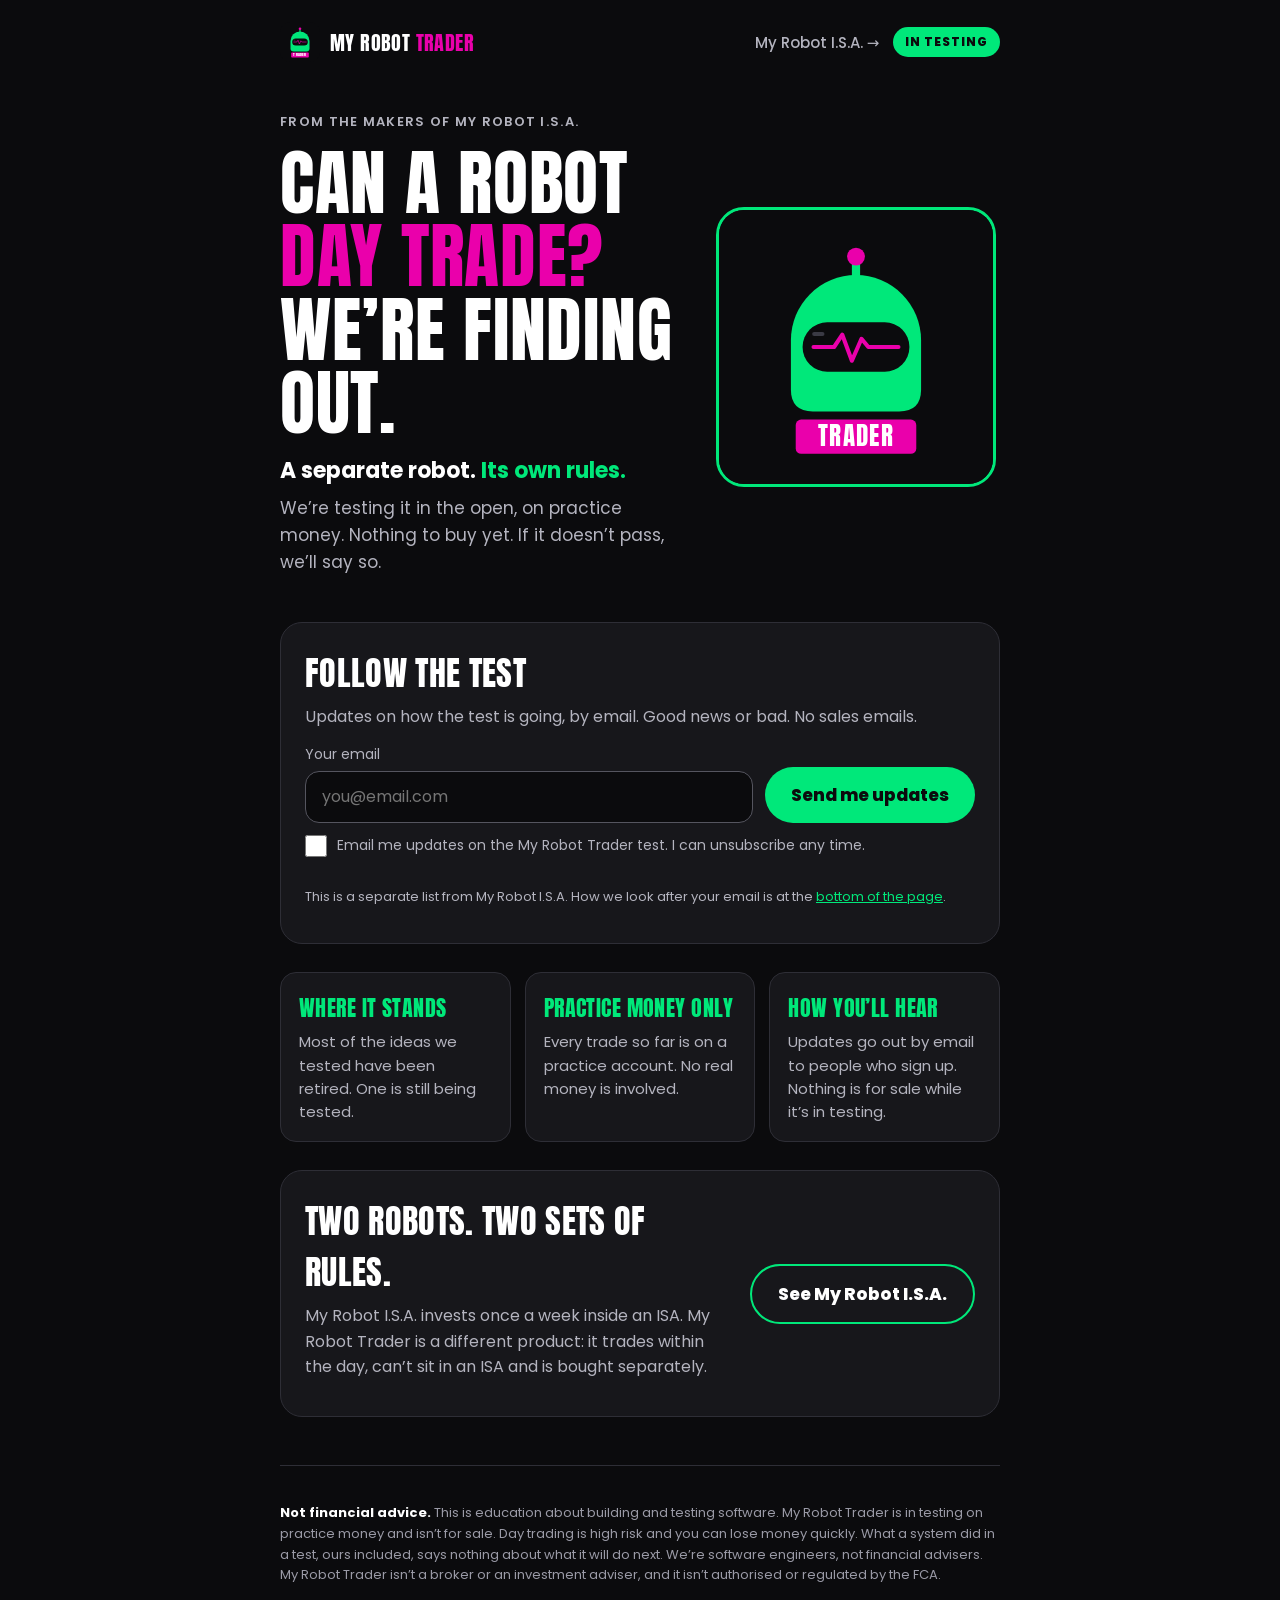
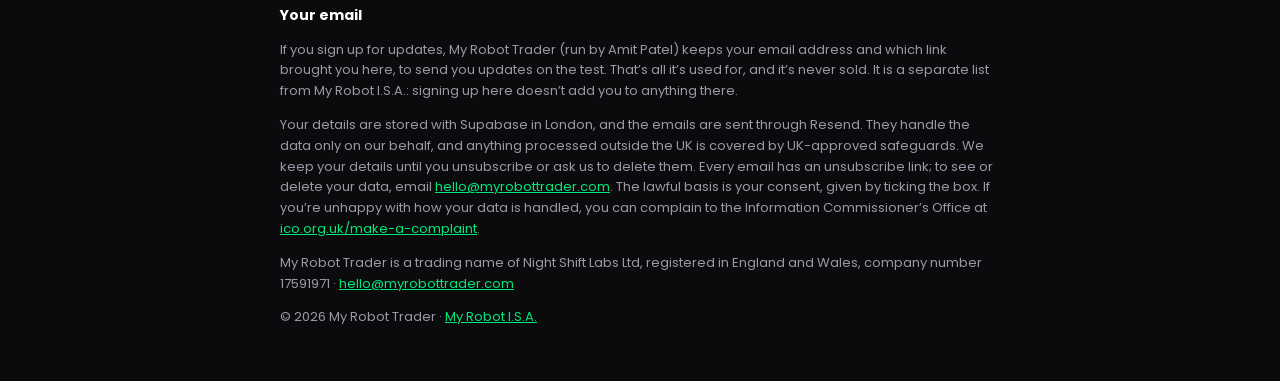
==== docs/index.html @ b0d62848 "My Robot Trader holding page Black-theme version of the myrobotisa.com template for myrobottrader.co" ====
<!DOCTYPE html>
<html lang="en-GB">
<head>
<meta charset="utf-8">
<meta name="viewport" content="width=device-width, initial-scale=1">
<title>My Robot Trader — Can a robot day trade? We're finding out</title>
<meta name="description" content="My Robot Trader is a separate robot from the makers of My Robot I.S.A., being tested in the open on practice money. Nothing to buy yet. Sign up for updates on the test.">
<link rel="canonical" href="https://myrobottrader.com/">
<meta property="og:title" content="Can a robot day trade? We're finding out">
<meta property="og:description" content="A separate robot with its own rules, in testing on practice money. Nothing to buy yet.">
<meta property="og:type" content="website">
<meta property="og:url" content="https://myrobottrader.com/">
<meta property="og:site_name" content="My Robot Trader">
<meta property="og:image" content="https://myrobottrader.com/avatar.png">
<meta name="twitter:card" content="summary">
<link rel="icon" href="avatar.png">
<link rel="apple-touch-icon" href="avatar.png">
<meta name="theme-color" content="#0B0B0D">
<link rel="preconnect" href="https://fonts.googleapis.com">
<link rel="preconnect" href="https://fonts.gstatic.com" crossorigin>
<link href="https://fonts.googleapis.com/css2?family=Anton&family=Poppins:wght@400;500;600;700;800&display=swap" rel="stylesheet">
<style>
  :root{
    --deep:#0B0B0D; --deep2:#17171B; --rule:#2E2E36; --green:#00E87A; --pink:#EA00AB;
    --ink:#FFFFFF; --pink-ink:#FF5CCB; --muted:#B4B4BF; --eye:#9A9AA6;
  }
  *{box-sizing:border-box}
  html,body{margin:0;background:var(--deep);color:var(--ink);font-family:Poppins,system-ui,-apple-system,"Segoe UI",sans-serif;-webkit-font-smoothing:antialiased}
  a{color:var(--green)}
  a:focus-visible,button:focus-visible,input:focus-visible{outline:3px solid var(--green);outline-offset:3px}
  .wrap{max-width:760px;margin:0 auto;padding:0 20px}
  header{display:flex;align-items:center;justify-content:space-between;gap:14px;padding:20px 0}
  .brand{display:inline-flex;align-items:center;gap:10px;text-decoration:none;color:var(--ink);font-family:Anton,Impact,sans-serif;font-size:20px;letter-spacing:.02em;text-transform:uppercase;min-height:44px}
  .brand svg{width:40px;height:40px;border-radius:10px;flex:none}
  .brand .p,h1 .p{color:var(--pink)}
  .hdr-r{display:flex;align-items:center;gap:14px}
  .sister{color:var(--muted);font-weight:500;font-size:15px;text-decoration:none;display:inline-flex;align-items:center;min-height:44px;white-space:nowrap}
  .sister:hover{color:var(--ink)}
  .tag{display:inline-block;background:var(--green);color:var(--deep);font-weight:800;font-size:12px;letter-spacing:.08em;text-transform:uppercase;border-radius:999px;padding:6px 12px;white-space:nowrap}
  @media(max-width:480px){.hdr-r .tag{display:none}.brand{font-size:17px}}
  .hero{display:grid;grid-template-columns:1fr;gap:18px;align-items:center;padding:28px 0 12px}
  @media(min-width:700px){.hero{grid-template-columns:1.4fr 1fr;gap:28px}}
  .hero .logo{width:110px;order:-1;justify-self:start;border-radius:22px;border:3px solid var(--green);display:block}
  @media(min-width:700px){.hero .logo{width:100%;max-width:280px;order:0;justify-self:center;border-radius:28px}}
  .eyebrow{margin:0;color:var(--muted);font-weight:600;font-size:13px;letter-spacing:.1em;text-transform:uppercase}
  h1{font-family:Anton,Impact,sans-serif;font-weight:400;font-size:clamp(44px,9vw,72px);line-height:1.02;margin:14px 0 14px;letter-spacing:.01em;text-transform:uppercase}
  .promise{font-size:22px;font-weight:700;margin:0 0 8px}
  .promise .g{color:var(--green)}
  .line{font-size:17px;line-height:1.6;color:var(--muted);margin:0 0 6px}
  h2{font-family:Anton,Impact,sans-serif;font-weight:400;font-size:34px;text-transform:uppercase;margin:44px 0 6px;letter-spacing:.01em}
  .card{background:var(--deep2);border:1px solid var(--rule);border-radius:22px;padding:24px;margin:28px 0}
  .card h2{margin-top:0}
  .card p{margin:0 0 12px;line-height:1.6;color:var(--muted)}
  form{display:flex;flex-wrap:wrap;gap:12px;align-items:flex-end;margin-top:14px}
  .field{display:flex;flex-direction:column;gap:6px;flex:1 1 240px}
  label{font-size:14px;color:var(--muted)}
  input[type=email]{height:52px;padding:0 16px;border-radius:14px;border:1px solid #55555F;background:var(--deep);color:var(--ink);font:inherit;font-size:16px;width:100%}
  .btn{display:inline-block;text-decoration:none;font:inherit;font-weight:800;font-size:17px;padding:15px 26px;border-radius:999px;background:var(--green);color:var(--deep);border:0;cursor:pointer}
  .btn.ghost{background:transparent;color:var(--ink);border:2px solid var(--green)}
  @media(max-width:520px){button[type=submit]{flex:1 1 100%}}
  .note{font-size:13px;color:var(--eye);margin:10px 0 0}
  #msg{font-size:14px;color:var(--pink-ink);margin:10px 0 0;min-height:1.4em}
  .facts{display:grid;grid-template-columns:repeat(auto-fit,minmax(200px,1fr));gap:14px;margin:28px 0 0}
  .fact{background:var(--deep2);border:1px solid var(--rule);border-radius:16px;padding:18px}
  .fact h3{margin:0 0 6px;font-family:Anton,Impact,sans-serif;font-weight:400;font-size:22px;letter-spacing:.02em;text-transform:uppercase;color:var(--green)}
  .fact p{margin:0;font-size:15px;line-height:1.55;color:var(--muted)}
  .two{display:flex;flex-wrap:wrap;align-items:center;justify-content:space-between;gap:18px}
  .two div{flex:1 1 340px}
  footer{border-top:1px solid var(--rule);margin-top:48px;padding:24px 0 40px;color:var(--eye);font-size:13px;line-height:1.6}
  footer strong{color:var(--ink)}
  footer h3{color:var(--ink);font-size:14px;margin:18px 0 4px}
  .consent{flex:1 1 100%;display:flex;gap:10px;align-items:flex-start;font-size:14px;color:var(--muted);line-height:1.5;cursor:pointer}
  .consent input{width:22px;height:22px;flex:none;margin:0;accent-color:var(--green)}
  .hp{position:absolute;left:-9999px;width:1px;height:1px;overflow:hidden}
  #msg.ok{color:var(--green)}
</style>
</head>
<body>
<div class="wrap">
  <header>
    <a class="brand" href="#top" aria-label="My Robot Trader">
      <svg viewBox="0 0 400 400" aria-hidden="true"><use href="#mrt-logo"></use></svg>
      <span>My Robot <span class="p">Trader</span></span>
    </a>
    <span class="hdr-r"><a class="sister" href="https://myrobotisa.com">My Robot I.S.A. &rarr;</a><span class="tag">In testing</span></span>
  </header>
<main id="top">
  <section class="hero">
    <div>
      <p class="eyebrow">From the makers of My Robot I.S.A.</p>
      <h1>Can a robot <span class="p">day trade?</span> We&rsquo;re finding out.</h1>
      <p class="promise">A separate robot. <span class="g">Its own rules.</span></p>
      <p class="line">We&rsquo;re testing it in the open, on practice money. Nothing to buy yet. If it doesn&rsquo;t pass, we&rsquo;ll say so.</p>
    </div>
    <svg class="logo" viewBox="0 0 400 400" role="img" aria-label="The My Robot Trader logo: the visor robot on black, with a pulse line in its visor">
      <defs>
        <g id="mrt-logo">
          <rect width="400" height="400" fill="#0B0B0D"></rect>
          <rect x="194" y="72" width="12" height="42" rx="6" fill="#00E87A"></rect>
          <circle cx="200" cy="68" r="13" fill="#EA00AB"></circle>
          <path d="M105 190A95 95 0 0 1 295 190V262Q295 294 263 294H137Q105 294 105 262Z" fill="#00E87A"></path>
          <rect x="122" y="164" width="156" height="72" rx="36" fill="#0B0B0D"></rect>
          <rect x="136" y="178" width="18" height="6" rx="3" fill="#3A3A44"></rect>
          <polyline points="138,200 168,200 180,182 194,220 208,188 218,200 262,200" fill="none" stroke="#EA00AB" stroke-width="6" stroke-linecap="round" stroke-linejoin="round"></polyline>
          <rect x="112" y="306" width="176" height="50" rx="8" fill="#EA00AB"></rect>
          <text x="200" y="344" text-anchor="middle" font-family="Anton, Impact, sans-serif" font-size="36" letter-spacing="2" fill="#FFFFFF">TRADER</text>
        </g>
      </defs>
      <use href="#mrt-logo"></use>
    </svg>
  </section>

  <section class="card" id="updates" aria-labelledby="news-h">
    <h2 id="news-h">Follow the test</h2>
    <p>Updates on how the test is going, by email. Good news or bad. No sales emails.</p>
    <form id="f" novalidate>
      <div class="field">
        <label for="email">Your email</label>
        <input id="email" type="email" autocomplete="email" placeholder="you@email.com">
      </div>
      <button class="btn" type="submit" id="go">Send me updates</button>
      <label class="consent"><input type="checkbox" id="consent"> <span>Email me updates on the My Robot Trader test. I can unsubscribe any time.</span></label>
      <div class="hp" aria-hidden="true"><input type="text" id="website" name="website" tabindex="-1" autocomplete="off"></div>
    </form>
    <p id="msg" role="status" aria-live="polite"></p>
    <p class="note">This is a separate list from My Robot I.S.A. How we look after your email is at the <a href="#your-email">bottom of the page</a>.</p>
  </section>

  <section class="facts" aria-label="Where the test stands">
    <div class="fact"><h3>Where it stands</h3><p>Most of the ideas we tested have been retired. One is still being tested.</p></div>
    <div class="fact"><h3>Practice money only</h3><p>Every trade so far is on a practice account. No real money is involved.</p></div>
    <div class="fact"><h3>How you&rsquo;ll hear</h3><p>Updates go out by email to people who sign up. Nothing is for sale while it&rsquo;s in testing.</p></div>
  </section>

  <section class="card two" aria-labelledby="two-h">
    <div>
      <h2 id="two-h">Two robots. Two sets of rules.</h2>
      <p>My Robot I.S.A. invests once a week inside an ISA. My Robot Trader is a different product: it trades within the day, can&rsquo;t sit in an ISA and is bought separately.</p>
    </div>
    <a class="btn ghost" href="https://myrobotisa.com">See My Robot I.S.A.</a>
  </section>
</main>
  <footer>
    <p><strong>Not financial advice.</strong> This is education about building and testing software. My Robot Trader is in testing on practice money and isn&rsquo;t for sale. Day trading is high risk and you can lose money quickly. What a system did in a test, ours included, says nothing about what it will do next. We&rsquo;re software engineers, not financial advisers. My Robot Trader isn&rsquo;t a broker or an investment adviser, and it isn&rsquo;t authorised or regulated by the FCA.</p>
    <h3 id="your-email">Your email</h3>
    <p>If you sign up for updates, My Robot Trader (run by Amit Patel) keeps your email address and which link brought you here, to send you updates on the test. That&rsquo;s all it&rsquo;s used for, and it&rsquo;s never sold. It is a separate list from My Robot I.S.A.: signing up here doesn&rsquo;t add you to anything there.</p>
    <p>Your details are stored with Supabase in London, and the emails are sent through Resend. They handle the data only on our behalf, and anything processed outside the UK is covered by UK-approved safeguards. We keep your details until you unsubscribe or ask us to delete them. Every email has an unsubscribe link; to see or delete your data, email <a href="mailto:hello@myrobottrader.com">hello@myrobottrader.com</a>. The lawful basis is your consent, given by ticking the box. If you&rsquo;re unhappy with how your data is handled, you can complain to the Information Commissioner&rsquo;s Office at <a href="https://ico.org.uk/make-a-complaint/">ico.org.uk/make-a-complaint</a>.</p>
    <p>My Robot Trader is a trading name of Night Shift Labs Ltd, registered in England and Wales, company number 17591971 &middot; <a href="mailto:hello@myrobottrader.com">hello@myrobottrader.com</a></p>
    <p>&copy; 2026 My Robot Trader &middot; <a href="https://myrobotisa.com">My Robot I.S.A.</a></p>
  </footer>
</div>
<script>
(function(){
  // My Robot Trader updates: its own list (join_trader_updates), separate from the My Robot I.S.A. waitlist.
  var live = ["myrobottrader.com","www.myrobottrader.com"].indexOf(location.hostname) !== -1;
  var f=document.getElementById("f"), m=document.getElementById("msg"), b=document.getElementById("go");
  var q=new URLSearchParams(location.search), src=q.get("src")||q.get("utm_source")||"";
  var done="You're on the list. We'll email you from hello@myrobottrader.com when there's news on the test.";
  function say(t,ok){ m.textContent=t; m.className=ok?"ok":""; }
  f.addEventListener("submit",function(e){
    e.preventDefault();
    var email=document.getElementById("email").value.trim();
    if(!/^[^@\s]+@[^@\s]+\.[^@\s]+$/.test(email)){ say("That email doesn't look right.",false); return; }
    if(!document.getElementById("consent").checked){ say("Tick the box so we're allowed to email you.",false); return; }
    if(document.getElementById("website").value){ say(done,true); f.reset(); return; }
    if(!live){ say("Preview only: nothing was saved.",true); return; }
    b.disabled=true; say("Adding you…",true);
    fetch("https://vxnestmhtjotidhzzqbo.supabase.co/rest/v1/rpc/join_trader_updates",{method:"POST",headers:{"apikey":"sb_publishable_hjvkAbVw82CKg2rdDZgVcw_XUDbmerV","Content-Type":"application/json"},
      body:JSON.stringify({p_email:email.toLowerCase(),p_consent:true,p_source:src}), signal:(window.AbortSignal&&AbortSignal.timeout)?AbortSignal.timeout(15000):undefined})
      .then(function(r){ return r.ok?r.json():Promise.reject(r.status); })
      .then(function(res){ if(res==="ok"){ say(done,true); f.reset(); } else if(res==="rate_limited"){ say("Too many sign-ups just now. Try again in a minute.",false); } else say("Something's not right with that email.",false); })
      .catch(function(){ say("Something went wrong. Try again in a minute.",false); })
      .then(function(){ b.disabled=false; });
  });
})();
</script>
</body>
</html>
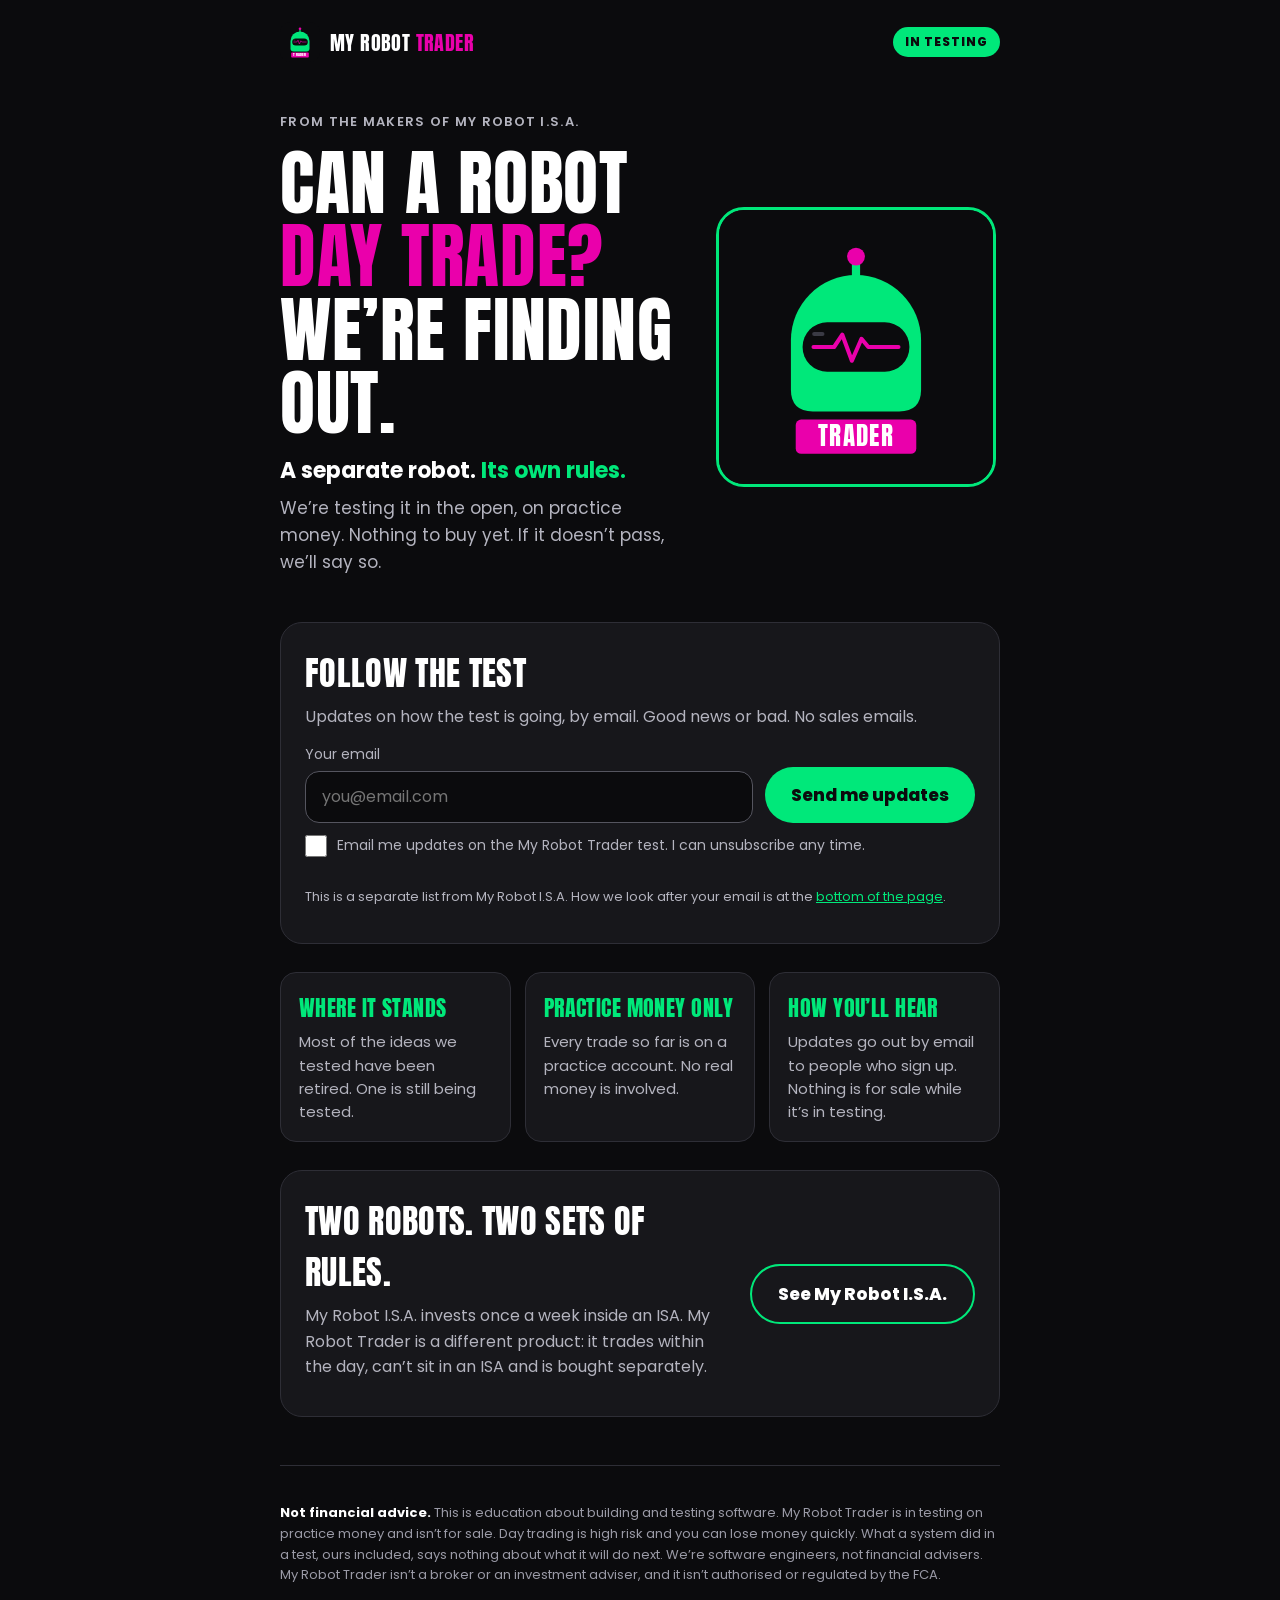
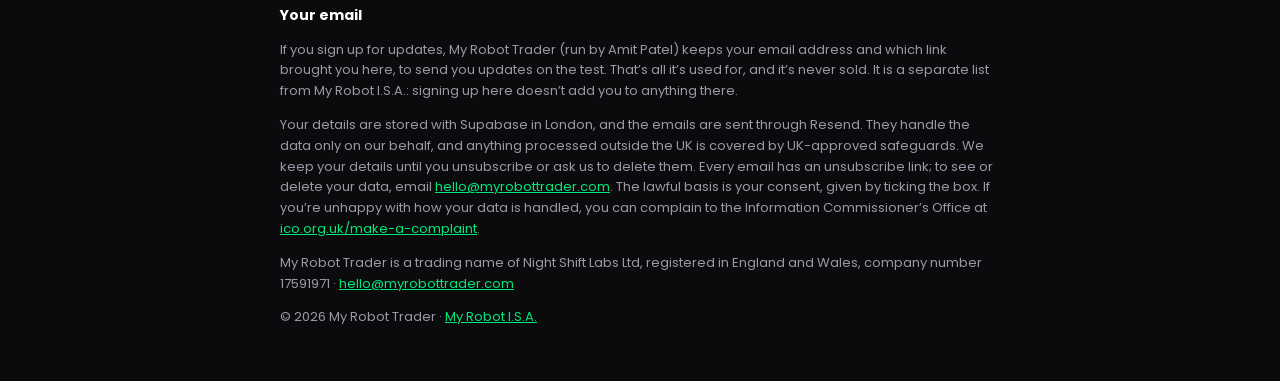
==== commit 33dab94d: "Remove the My Robot I.S.A. link from the header Co-Authored-By: Claude Opus 5.5 <noreply@anthropic.c" ====
--- a/docs/index.html
+++ b/docs/index.html
@@ -82,7 +82,7 @@
       <svg viewBox="0 0 400 400" aria-hidden="true"><use href="#mrt-logo"></use></svg>
       <span>My Robot <span class="p">Trader</span></span>
     </a>
-    <span class="hdr-r"><a class="sister" href="https://myrobotisa.com">My Robot I.S.A. &rarr;</a><span class="tag">In testing</span></span>
+    <span class="hdr-r"><span class="tag">In testing</span></span>
   </header>
 <main id="top">
   <section class="hero">
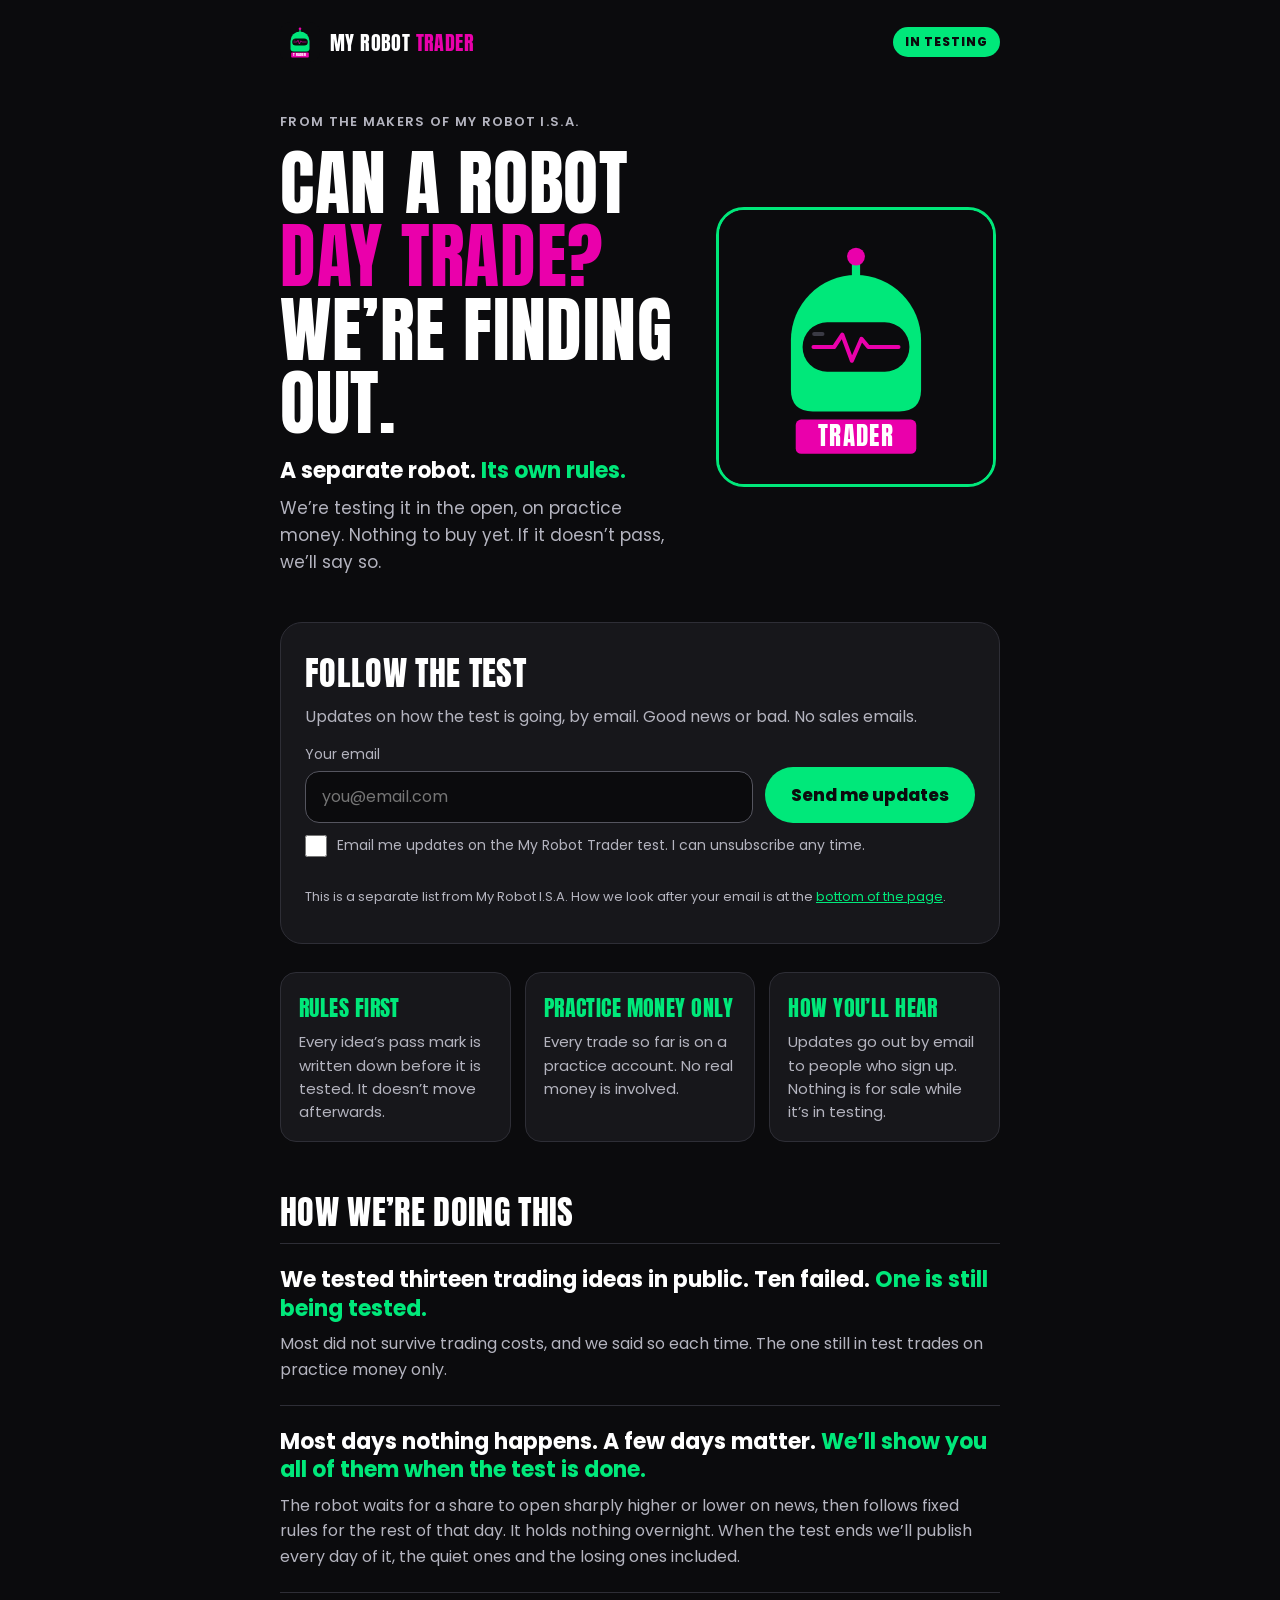
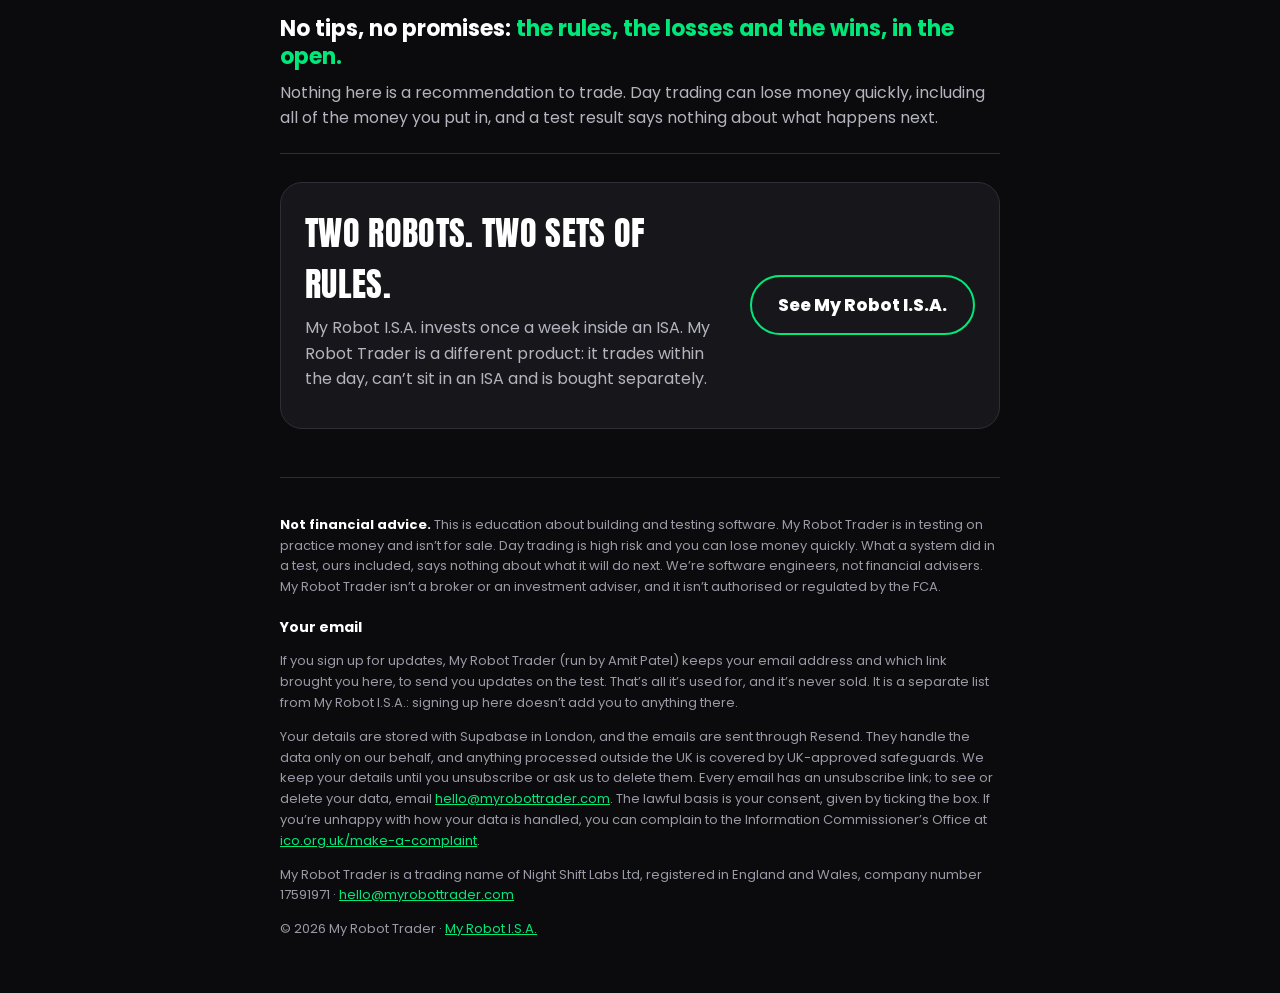
==== commit 3004e341: "Add 'How we're doing this': three lines Amit chose, cut to fit the no-results rule Co-Authored-By: C" ====
--- a/docs/index.html
+++ b/docs/index.html
@@ -64,6 +64,12 @@
   .fact{background:var(--deep2);border:1px solid var(--rule);border-radius:16px;padding:18px}
   .fact h3{margin:0 0 6px;font-family:Anton,Impact,sans-serif;font-weight:400;font-size:22px;letter-spacing:.02em;text-transform:uppercase;color:var(--green)}
   .fact p{margin:0;font-size:15px;line-height:1.55;color:var(--muted)}
+  .say{margin:36px 0 0}
+  .say article{border-top:1px solid var(--rule);padding:22px 0}
+  .say article:last-child{border-bottom:1px solid var(--rule)}
+  .say h3{margin:0 0 8px;font-size:22px;line-height:1.3;font-weight:700;color:var(--ink)}
+  .say h3 .g{color:var(--green)}
+  .say p{margin:0;font-size:16px;line-height:1.6;color:var(--muted)}
   .two{display:flex;flex-wrap:wrap;align-items:center;justify-content:space-between;gap:18px}
   .two div{flex:1 1 340px}
   footer{border-top:1px solid var(--rule);margin-top:48px;padding:24px 0 40px;color:var(--eye);font-size:13px;line-height:1.6}
@@ -127,9 +133,25 @@
   </section>
 
   <section class="facts" aria-label="Where the test stands">
-    <div class="fact"><h3>Where it stands</h3><p>Most of the ideas we tested have been retired. One is still being tested.</p></div>
+    <div class="fact"><h3>Rules first</h3><p>Every idea&rsquo;s pass mark is written down before it is tested. It doesn&rsquo;t move afterwards.</p></div>
     <div class="fact"><h3>Practice money only</h3><p>Every trade so far is on a practice account. No real money is involved.</p></div>
     <div class="fact"><h3>How you&rsquo;ll hear</h3><p>Updates go out by email to people who sign up. Nothing is for sale while it&rsquo;s in testing.</p></div>
+  </section>
+
+  <section class="say" aria-labelledby="say-h">
+    <h2 id="say-h">How we&rsquo;re doing this</h2>
+    <article>
+      <h3>We tested thirteen trading ideas in public. Ten failed. <span class="g">One is still being tested.</span></h3>
+      <p>Most did not survive trading costs, and we said so each time. The one still in test trades on practice money only.</p>
+    </article>
+    <article>
+      <h3>Most days nothing happens. A few days matter. <span class="g">We&rsquo;ll show you all of them when the test is done.</span></h3>
+      <p>The robot waits for a share to open sharply higher or lower on news, then follows fixed rules for the rest of that day. It holds nothing overnight. When the test ends we&rsquo;ll publish every day of it, the quiet ones and the losing ones included.</p>
+    </article>
+    <article>
+      <h3>No tips, no promises: <span class="g">the rules, the losses and the wins, in the open.</span></h3>
+      <p>Nothing here is a recommendation to trade. Day trading can lose money quickly, including all of the money you put in, and a test result says nothing about what happens next.</p>
+    </article>
   </section>
 
   <section class="card two" aria-labelledby="two-h">
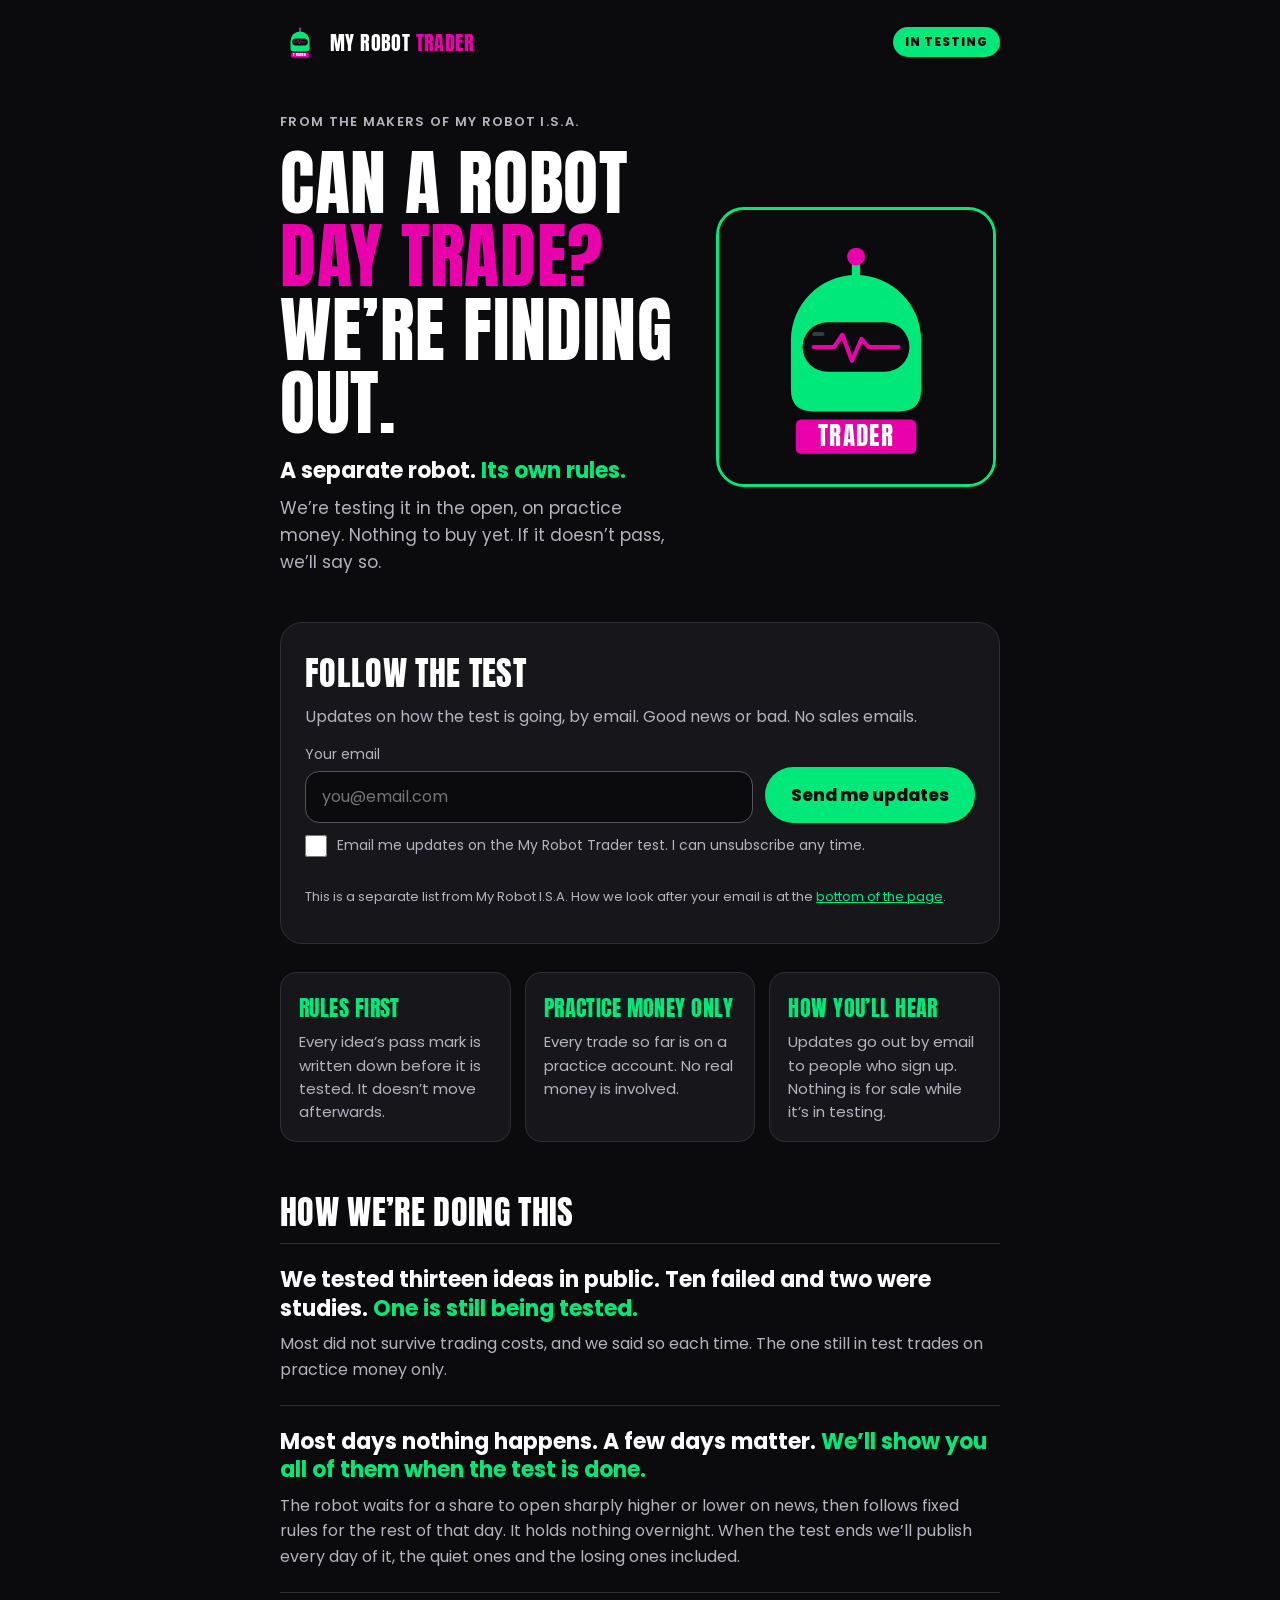
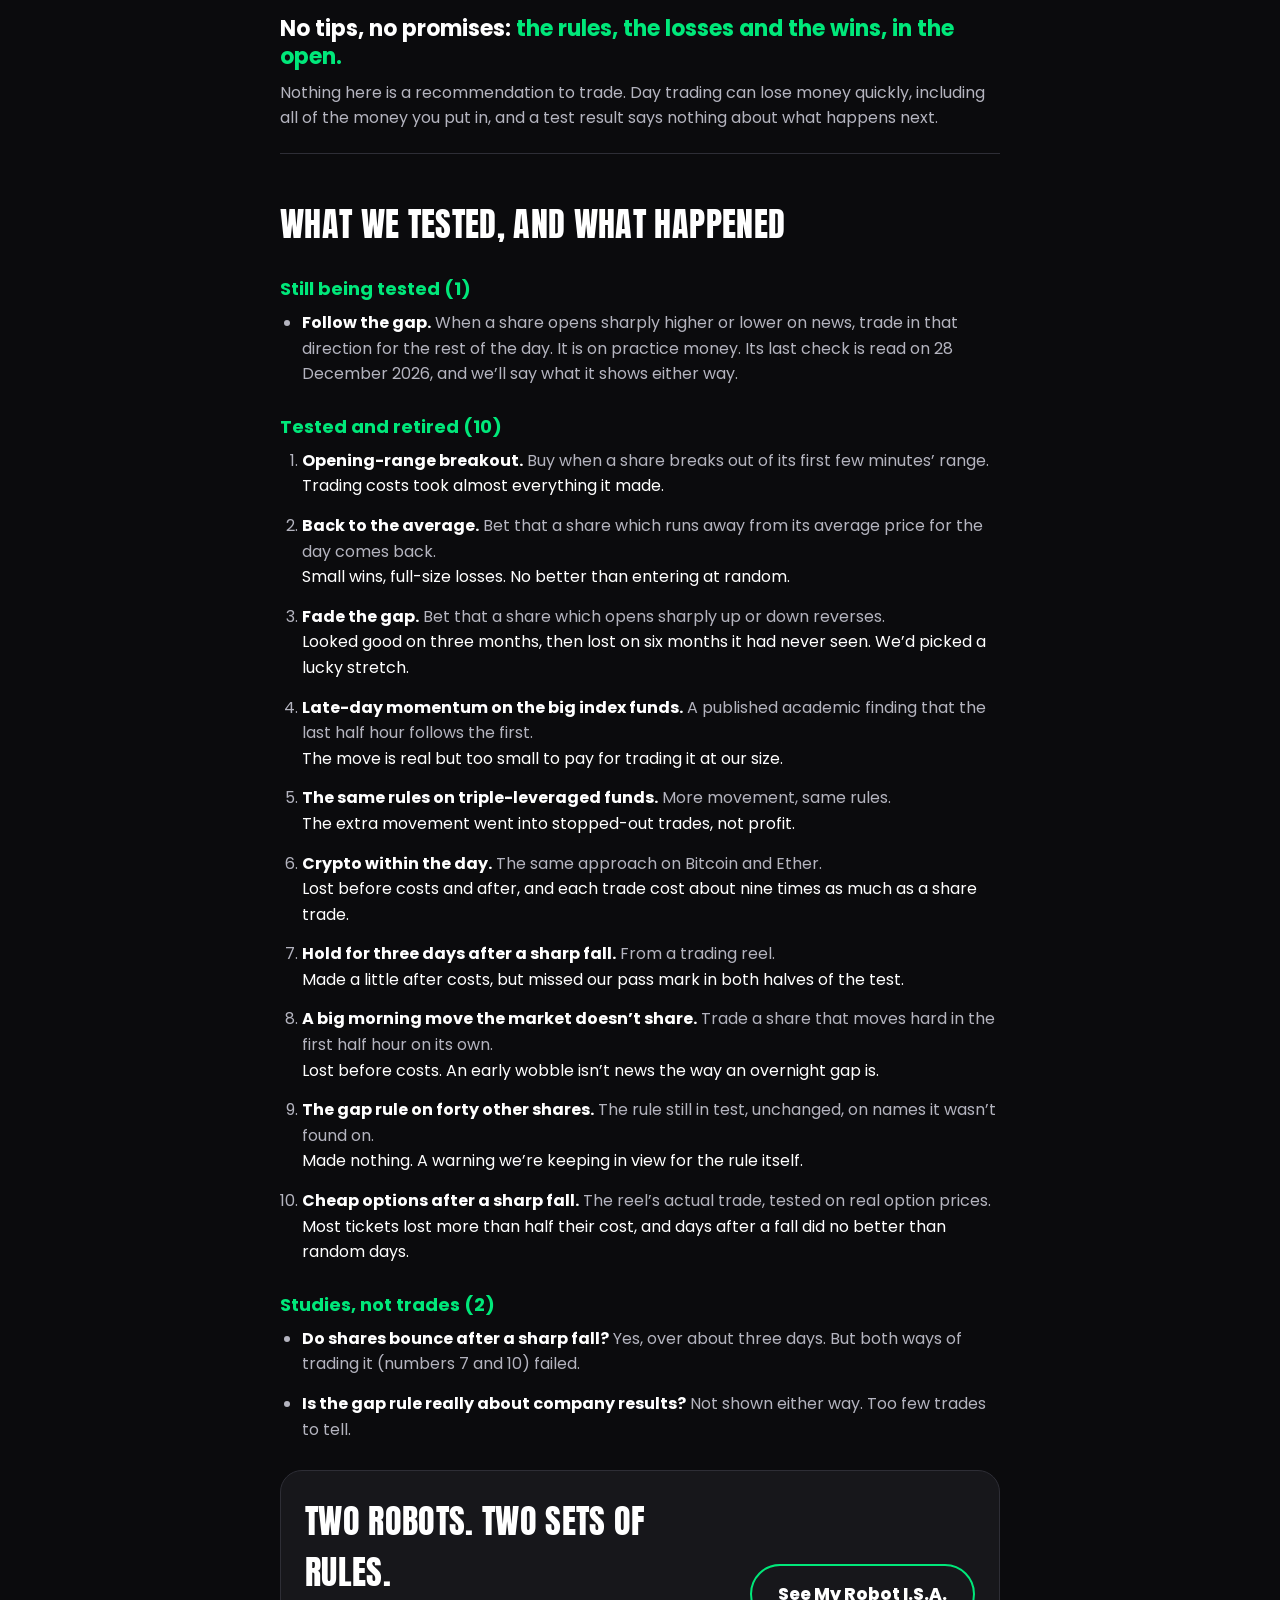
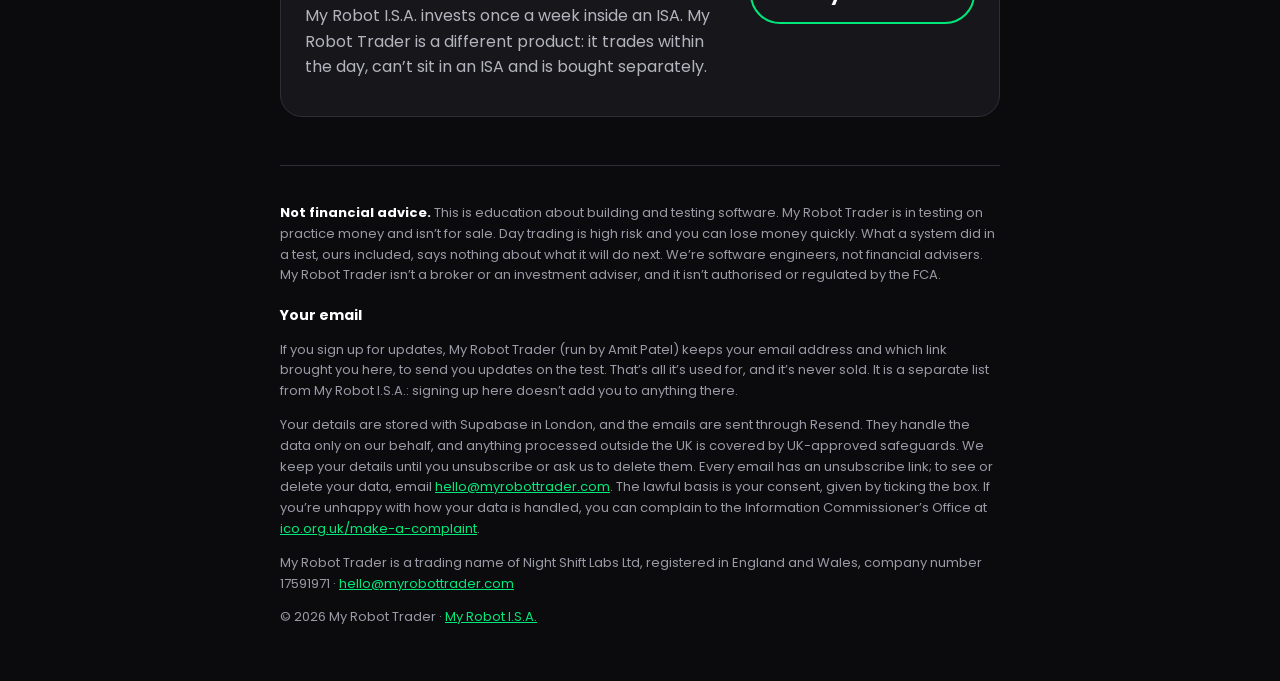
==== commit e3a7d653: "Add 'What we tested, and what happened': ten retired, two studies, one in test, no figures Co-Author" ====
--- a/docs/index.html
+++ b/docs/index.html
@@ -70,6 +70,11 @@
   .say h3{margin:0 0 8px;font-size:22px;line-height:1.3;font-weight:700;color:var(--ink)}
   .say h3 .g{color:var(--green)}
   .say p{margin:0;font-size:16px;line-height:1.6;color:var(--muted)}
+  .tested h3{margin:26px 0 8px;font-size:18px;font-weight:700;color:var(--green)}
+  .tested ol,.tested ul{margin:0;padding-left:22px}
+  .tested li{margin:0 0 14px;font-size:16px;line-height:1.6;color:var(--muted)}
+  .tested li strong{color:var(--ink)}
+  .tested li em{display:block;font-style:normal;color:var(--ink)}
   .two{display:flex;flex-wrap:wrap;align-items:center;justify-content:space-between;gap:18px}
   .two div{flex:1 1 340px}
   footer{border-top:1px solid var(--rule);margin-top:48px;padding:24px 0 40px;color:var(--eye);font-size:13px;line-height:1.6}
@@ -141,7 +146,7 @@
   <section class="say" aria-labelledby="say-h">
     <h2 id="say-h">How we&rsquo;re doing this</h2>
     <article>
-      <h3>We tested thirteen trading ideas in public. Ten failed. <span class="g">One is still being tested.</span></h3>
+      <h3>We tested thirteen ideas in public. Ten failed and two were studies. <span class="g">One is still being tested.</span></h3>
       <p>Most did not survive trading costs, and we said so each time. The one still in test trades on practice money only.</p>
     </article>
     <article>
@@ -152,6 +157,32 @@
       <h3>No tips, no promises: <span class="g">the rules, the losses and the wins, in the open.</span></h3>
       <p>Nothing here is a recommendation to trade. Day trading can lose money quickly, including all of the money you put in, and a test result says nothing about what happens next.</p>
     </article>
+  </section>
+
+  <section class="tested" aria-labelledby="tested-h">
+    <h2 id="tested-h">What we tested, and what happened</h2>
+    <h3>Still being tested (1)</h3>
+    <ul>
+      <li><strong>Follow the gap.</strong> When a share opens sharply higher or lower on news, trade in that direction for the rest of the day. It is on practice money. Its last check is read on 28 December 2026, and we&rsquo;ll say what it shows either way.</li>
+    </ul>
+    <h3>Tested and retired (10)</h3>
+    <ol>
+      <li><strong>Opening-range breakout.</strong> Buy when a share breaks out of its first few minutes&rsquo; range. <em>Trading costs took almost everything it made.</em></li>
+      <li><strong>Back to the average.</strong> Bet that a share which runs away from its average price for the day comes back. <em>Small wins, full-size losses. No better than entering at random.</em></li>
+      <li><strong>Fade the gap.</strong> Bet that a share which opens sharply up or down reverses. <em>Looked good on three months, then lost on six months it had never seen. We&rsquo;d picked a lucky stretch.</em></li>
+      <li><strong>Late-day momentum on the big index funds.</strong> A published academic finding that the last half hour follows the first. <em>The move is real but too small to pay for trading it at our size.</em></li>
+      <li><strong>The same rules on triple-leveraged funds.</strong> More movement, same rules. <em>The extra movement went into stopped-out trades, not profit.</em></li>
+      <li><strong>Crypto within the day.</strong> The same approach on Bitcoin and Ether. <em>Lost before costs and after, and each trade cost about nine times as much as a share trade.</em></li>
+      <li><strong>Hold for three days after a sharp fall.</strong> From a trading reel. <em>Made a little after costs, but missed our pass mark in both halves of the test.</em></li>
+      <li><strong>A big morning move the market doesn&rsquo;t share.</strong> Trade a share that moves hard in the first half hour on its own. <em>Lost before costs. An early wobble isn&rsquo;t news the way an overnight gap is.</em></li>
+      <li><strong>The gap rule on forty other shares.</strong> The rule still in test, unchanged, on names it wasn&rsquo;t found on. <em>Made nothing. A warning we&rsquo;re keeping in view for the rule itself.</em></li>
+      <li><strong>Cheap options after a sharp fall.</strong> The reel&rsquo;s actual trade, tested on real option prices. <em>Most tickets lost more than half their cost, and days after a fall did no better than random days.</em></li>
+    </ol>
+    <h3>Studies, not trades (2)</h3>
+    <ul>
+      <li><strong>Do shares bounce after a sharp fall?</strong> Yes, over about three days. But both ways of trading it (numbers 7 and 10) failed.</li>
+      <li><strong>Is the gap rule really about company results?</strong> Not shown either way. Too few trades to tell.</li>
+    </ul>
   </section>
 
   <section class="card two" aria-labelledby="two-h">
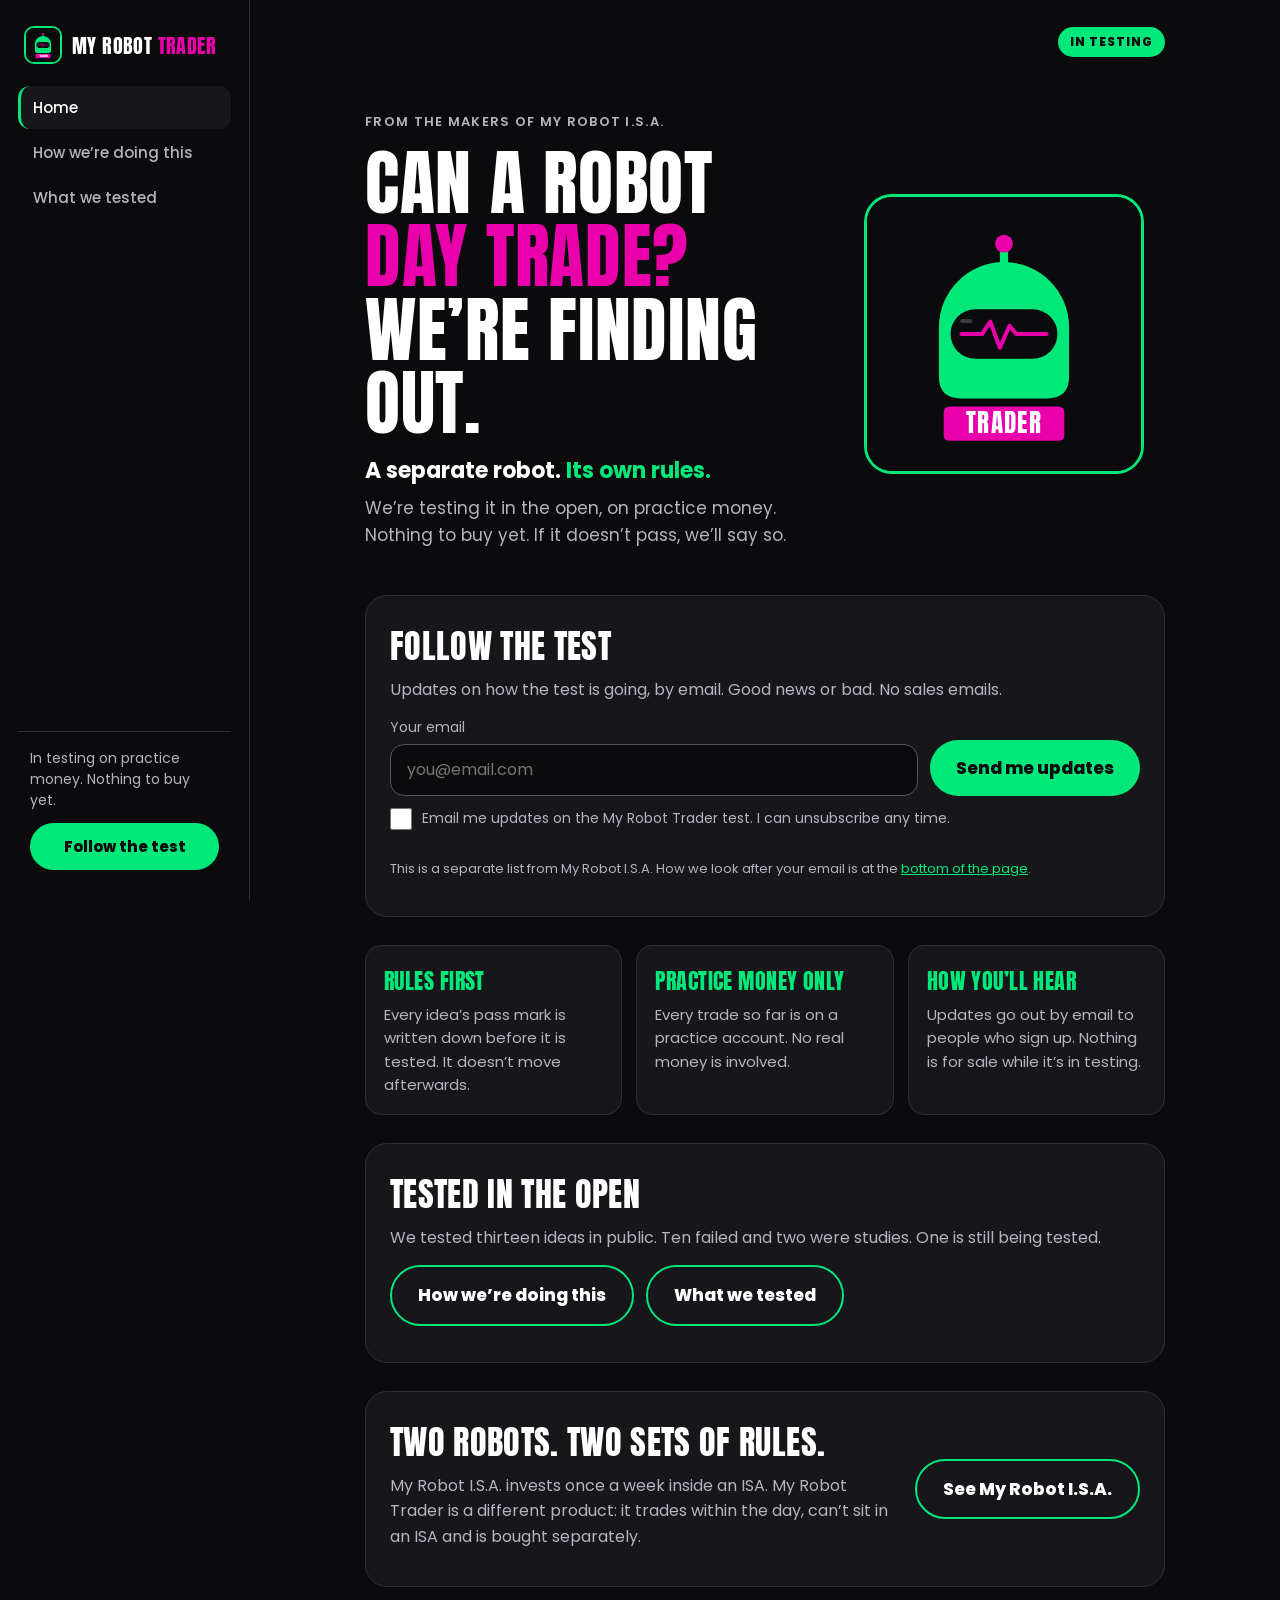
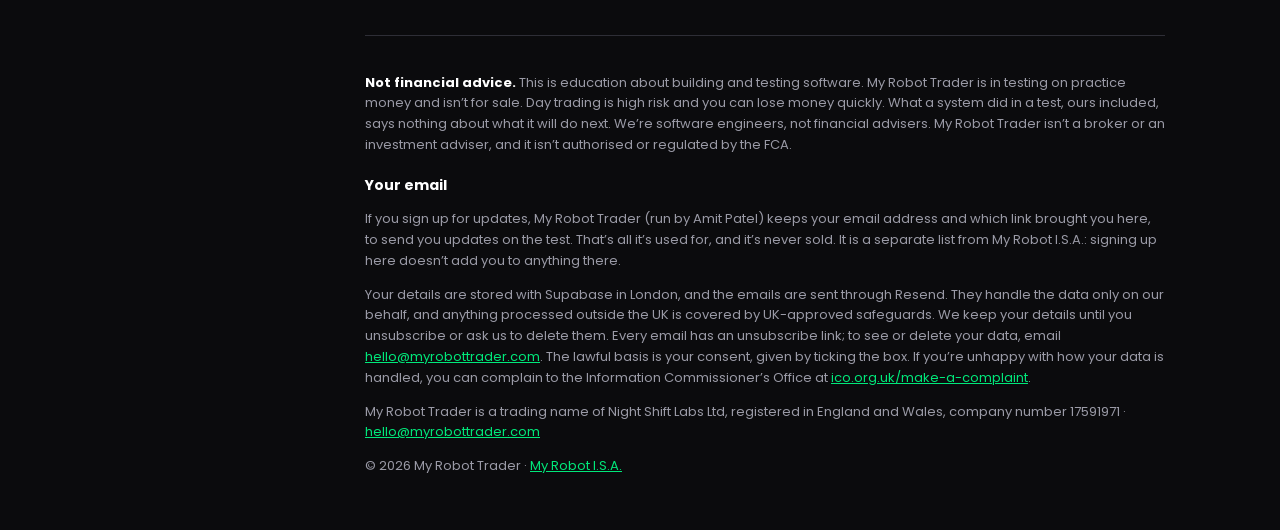
==== commit 1bc76f98: "Side menu like myrobotisa.com; 'How we're doing this' and 'What we tested' move to their own pages C" ====
--- a/docs/index.html
+++ b/docs/index.html
@@ -19,75 +19,22 @@
 <link rel="preconnect" href="https://fonts.googleapis.com">
 <link rel="preconnect" href="https://fonts.gstatic.com" crossorigin>
 <link href="https://fonts.googleapis.com/css2?family=Anton&family=Poppins:wght@400;500;600;700;800&display=swap" rel="stylesheet">
-<style>
-  :root{
-    --deep:#0B0B0D; --deep2:#17171B; --rule:#2E2E36; --green:#00E87A; --pink:#EA00AB;
-    --ink:#FFFFFF; --pink-ink:#FF5CCB; --muted:#B4B4BF; --eye:#9A9AA6;
-  }
-  *{box-sizing:border-box}
-  html,body{margin:0;background:var(--deep);color:var(--ink);font-family:Poppins,system-ui,-apple-system,"Segoe UI",sans-serif;-webkit-font-smoothing:antialiased}
-  a{color:var(--green)}
-  a:focus-visible,button:focus-visible,input:focus-visible{outline:3px solid var(--green);outline-offset:3px}
-  .wrap{max-width:760px;margin:0 auto;padding:0 20px}
-  header{display:flex;align-items:center;justify-content:space-between;gap:14px;padding:20px 0}
-  .brand{display:inline-flex;align-items:center;gap:10px;text-decoration:none;color:var(--ink);font-family:Anton,Impact,sans-serif;font-size:20px;letter-spacing:.02em;text-transform:uppercase;min-height:44px}
-  .brand svg{width:40px;height:40px;border-radius:10px;flex:none}
-  .brand .p,h1 .p{color:var(--pink)}
-  .hdr-r{display:flex;align-items:center;gap:14px}
-  .sister{color:var(--muted);font-weight:500;font-size:15px;text-decoration:none;display:inline-flex;align-items:center;min-height:44px;white-space:nowrap}
-  .sister:hover{color:var(--ink)}
-  .tag{display:inline-block;background:var(--green);color:var(--deep);font-weight:800;font-size:12px;letter-spacing:.08em;text-transform:uppercase;border-radius:999px;padding:6px 12px;white-space:nowrap}
-  @media(max-width:480px){.hdr-r .tag{display:none}.brand{font-size:17px}}
-  .hero{display:grid;grid-template-columns:1fr;gap:18px;align-items:center;padding:28px 0 12px}
-  @media(min-width:700px){.hero{grid-template-columns:1.4fr 1fr;gap:28px}}
-  .hero .logo{width:110px;order:-1;justify-self:start;border-radius:22px;border:3px solid var(--green);display:block}
-  @media(min-width:700px){.hero .logo{width:100%;max-width:280px;order:0;justify-self:center;border-radius:28px}}
-  .eyebrow{margin:0;color:var(--muted);font-weight:600;font-size:13px;letter-spacing:.1em;text-transform:uppercase}
-  h1{font-family:Anton,Impact,sans-serif;font-weight:400;font-size:clamp(44px,9vw,72px);line-height:1.02;margin:14px 0 14px;letter-spacing:.01em;text-transform:uppercase}
-  .promise{font-size:22px;font-weight:700;margin:0 0 8px}
-  .promise .g{color:var(--green)}
-  .line{font-size:17px;line-height:1.6;color:var(--muted);margin:0 0 6px}
-  h2{font-family:Anton,Impact,sans-serif;font-weight:400;font-size:34px;text-transform:uppercase;margin:44px 0 6px;letter-spacing:.01em}
-  .card{background:var(--deep2);border:1px solid var(--rule);border-radius:22px;padding:24px;margin:28px 0}
-  .card h2{margin-top:0}
-  .card p{margin:0 0 12px;line-height:1.6;color:var(--muted)}
-  form{display:flex;flex-wrap:wrap;gap:12px;align-items:flex-end;margin-top:14px}
-  .field{display:flex;flex-direction:column;gap:6px;flex:1 1 240px}
-  label{font-size:14px;color:var(--muted)}
-  input[type=email]{height:52px;padding:0 16px;border-radius:14px;border:1px solid #55555F;background:var(--deep);color:var(--ink);font:inherit;font-size:16px;width:100%}
-  .btn{display:inline-block;text-decoration:none;font:inherit;font-weight:800;font-size:17px;padding:15px 26px;border-radius:999px;background:var(--green);color:var(--deep);border:0;cursor:pointer}
-  .btn.ghost{background:transparent;color:var(--ink);border:2px solid var(--green)}
-  @media(max-width:520px){button[type=submit]{flex:1 1 100%}}
-  .note{font-size:13px;color:var(--eye);margin:10px 0 0}
-  #msg{font-size:14px;color:var(--pink-ink);margin:10px 0 0;min-height:1.4em}
-  .facts{display:grid;grid-template-columns:repeat(auto-fit,minmax(200px,1fr));gap:14px;margin:28px 0 0}
-  .fact{background:var(--deep2);border:1px solid var(--rule);border-radius:16px;padding:18px}
-  .fact h3{margin:0 0 6px;font-family:Anton,Impact,sans-serif;font-weight:400;font-size:22px;letter-spacing:.02em;text-transform:uppercase;color:var(--green)}
-  .fact p{margin:0;font-size:15px;line-height:1.55;color:var(--muted)}
-  .say{margin:36px 0 0}
-  .say article{border-top:1px solid var(--rule);padding:22px 0}
-  .say article:last-child{border-bottom:1px solid var(--rule)}
-  .say h3{margin:0 0 8px;font-size:22px;line-height:1.3;font-weight:700;color:var(--ink)}
-  .say h3 .g{color:var(--green)}
-  .say p{margin:0;font-size:16px;line-height:1.6;color:var(--muted)}
-  .tested h3{margin:26px 0 8px;font-size:18px;font-weight:700;color:var(--green)}
-  .tested ol,.tested ul{margin:0;padding-left:22px}
-  .tested li{margin:0 0 14px;font-size:16px;line-height:1.6;color:var(--muted)}
-  .tested li strong{color:var(--ink)}
-  .tested li em{display:block;font-style:normal;color:var(--ink)}
-  .two{display:flex;flex-wrap:wrap;align-items:center;justify-content:space-between;gap:18px}
-  .two div{flex:1 1 340px}
-  footer{border-top:1px solid var(--rule);margin-top:48px;padding:24px 0 40px;color:var(--eye);font-size:13px;line-height:1.6}
-  footer strong{color:var(--ink)}
-  footer h3{color:var(--ink);font-size:14px;margin:18px 0 4px}
-  .consent{flex:1 1 100%;display:flex;gap:10px;align-items:flex-start;font-size:14px;color:var(--muted);line-height:1.5;cursor:pointer}
-  .consent input{width:22px;height:22px;flex:none;margin:0;accent-color:var(--green)}
-  .hp{position:absolute;left:-9999px;width:1px;height:1px;overflow:hidden}
-  #msg.ok{color:var(--green)}
-</style>
+<link rel="stylesheet" href="site.css">
 </head>
 <body>
-<div class="wrap">
+<a class="skip" href="#main">Skip to content</a>
+<nav class="side" id="side" aria-label="Pages">
+  <a class="side-brand" href="./" aria-label="My Robot Trader home"><img src="avatar.png" alt=""><span>My Robot <b>Trader</b></span></a>
+  <ol>
+    <li><a href="./" class="on" aria-current="page">Home</a></li>
+    <li><a href="how.html">How we&rsquo;re doing this</a></li>
+    <li><a href="tested.html">What we tested</a></li>
+  </ol>
+  <div class="side-cta"><p>In testing on practice money. Nothing to buy yet.</p><a class="btn" href="./#updates">Follow the test</a></div>
+</nav>
+<button id="scrim" tabindex="-1" aria-hidden="true"></button>
+<button id="menubtn" aria-label="Pages menu" aria-expanded="false" aria-controls="side"><svg class="i-bars" width="22" height="22" viewBox="0 0 24 24" fill="none" stroke="currentColor" stroke-width="2.5" stroke-linecap="round" aria-hidden="true"><line x1="4" y1="7" x2="20" y2="7"/><line x1="4" y1="12" x2="20" y2="12"/><line x1="4" y1="17" x2="20" y2="17"/></svg><svg class="i-x" width="22" height="22" viewBox="0 0 24 24" fill="none" stroke="currentColor" stroke-width="2.5" stroke-linecap="round" aria-hidden="true"><line x1="6" y1="6" x2="18" y2="18"/><line x1="18" y1="6" x2="6" y2="18"/></svg></button>
+<div class="wrap" id="top">
   <header>
     <a class="brand" href="#top" aria-label="My Robot Trader">
       <svg viewBox="0 0 400 400" aria-hidden="true"><use href="#mrt-logo"></use></svg>
@@ -95,7 +42,7 @@
     </a>
     <span class="hdr-r"><span class="tag">In testing</span></span>
   </header>
-<main id="top">
+<main id="main">
   <section class="hero">
     <div>
       <p class="eyebrow">From the makers of My Robot I.S.A.</p>
@@ -143,46 +90,10 @@
     <div class="fact"><h3>How you&rsquo;ll hear</h3><p>Updates go out by email to people who sign up. Nothing is for sale while it&rsquo;s in testing.</p></div>
   </section>
 
-  <section class="say" aria-labelledby="say-h">
-    <h2 id="say-h">How we&rsquo;re doing this</h2>
-    <article>
-      <h3>We tested thirteen ideas in public. Ten failed and two were studies. <span class="g">One is still being tested.</span></h3>
-      <p>Most did not survive trading costs, and we said so each time. The one still in test trades on practice money only.</p>
-    </article>
-    <article>
-      <h3>Most days nothing happens. A few days matter. <span class="g">We&rsquo;ll show you all of them when the test is done.</span></h3>
-      <p>The robot waits for a share to open sharply higher or lower on news, then follows fixed rules for the rest of that day. It holds nothing overnight. When the test ends we&rsquo;ll publish every day of it, the quiet ones and the losing ones included.</p>
-    </article>
-    <article>
-      <h3>No tips, no promises: <span class="g">the rules, the losses and the wins, in the open.</span></h3>
-      <p>Nothing here is a recommendation to trade. Day trading can lose money quickly, including all of the money you put in, and a test result says nothing about what happens next.</p>
-    </article>
-  </section>
-
-  <section class="tested" aria-labelledby="tested-h">
-    <h2 id="tested-h">What we tested, and what happened</h2>
-    <h3>Still being tested (1)</h3>
-    <ul>
-      <li><strong>Follow the gap.</strong> When a share opens sharply higher or lower on news, trade in that direction for the rest of the day. It is on practice money. Its last check is read on 28 December 2026, and we&rsquo;ll say what it shows either way.</li>
-    </ul>
-    <h3>Tested and retired (10)</h3>
-    <ol>
-      <li><strong>Opening-range breakout.</strong> Buy when a share breaks out of its first few minutes&rsquo; range. <em>Trading costs took almost everything it made.</em></li>
-      <li><strong>Back to the average.</strong> Bet that a share which runs away from its average price for the day comes back. <em>Small wins, full-size losses. No better than entering at random.</em></li>
-      <li><strong>Fade the gap.</strong> Bet that a share which opens sharply up or down reverses. <em>Looked good on three months, then lost on six months it had never seen. We&rsquo;d picked a lucky stretch.</em></li>
-      <li><strong>Late-day momentum on the big index funds.</strong> A published academic finding that the last half hour follows the first. <em>The move is real but too small to pay for trading it at our size.</em></li>
-      <li><strong>The same rules on triple-leveraged funds.</strong> More movement, same rules. <em>The extra movement went into stopped-out trades, not profit.</em></li>
-      <li><strong>Crypto within the day.</strong> The same approach on Bitcoin and Ether. <em>Lost before costs and after, and each trade cost about nine times as much as a share trade.</em></li>
-      <li><strong>Hold for three days after a sharp fall.</strong> From a trading reel. <em>Made a little after costs, but missed our pass mark in both halves of the test.</em></li>
-      <li><strong>A big morning move the market doesn&rsquo;t share.</strong> Trade a share that moves hard in the first half hour on its own. <em>Lost before costs. An early wobble isn&rsquo;t news the way an overnight gap is.</em></li>
-      <li><strong>The gap rule on forty other shares.</strong> The rule still in test, unchanged, on names it wasn&rsquo;t found on. <em>Made nothing. A warning we&rsquo;re keeping in view for the rule itself.</em></li>
-      <li><strong>Cheap options after a sharp fall.</strong> The reel&rsquo;s actual trade, tested on real option prices. <em>Most tickets lost more than half their cost, and days after a fall did no better than random days.</em></li>
-    </ol>
-    <h3>Studies, not trades (2)</h3>
-    <ul>
-      <li><strong>Do shares bounce after a sharp fall?</strong> Yes, over about three days. But both ways of trading it (numbers 7 and 10) failed.</li>
-      <li><strong>Is the gap rule really about company results?</strong> Not shown either way. Too few trades to tell.</li>
-    </ul>
+  <section class="card" aria-labelledby="open-h">
+    <h2 id="open-h">Tested in the open</h2>
+    <p>We tested thirteen ideas in public. Ten failed and two were studies. One is still being tested.</p>
+    <p class="more" style="margin-top:14px"><a class="btn ghost" href="how.html">How we&rsquo;re doing this</a> <a class="btn ghost" href="tested.html">What we tested</a></p>
   </section>
 
   <section class="card two" aria-labelledby="two-h">
@@ -227,5 +138,6 @@
   });
 })();
 </script>
+<script src="menu.js"></script>
 </body>
 </html>
--- a/docs/site.css
+++ b/docs/site.css
@@ -0,0 +1,99 @@
+  :root{
+    --deep:#0B0B0D; --deep2:#17171B; --rule:#2E2E36; --green:#00E87A; --pink:#EA00AB;
+    --ink:#FFFFFF; --pink-ink:#FF5CCB; --muted:#B4B4BF; --eye:#9A9AA6;
+  }
+  *{box-sizing:border-box}
+  html,body{margin:0;background:var(--deep);color:var(--ink);font-family:Poppins,system-ui,-apple-system,"Segoe UI",sans-serif;-webkit-font-smoothing:antialiased}
+  a{color:var(--green)}
+  a:focus-visible,button:focus-visible,input:focus-visible{outline:3px solid var(--green);outline-offset:3px}
+  .wrap{max-width:760px;margin:0 auto;padding:0 20px}
+  header{display:flex;align-items:center;justify-content:space-between;gap:14px;padding:20px 0}
+  .brand{display:inline-flex;align-items:center;gap:10px;text-decoration:none;color:var(--ink);font-family:Anton,Impact,sans-serif;font-size:20px;letter-spacing:.02em;text-transform:uppercase;min-height:44px}
+  .brand svg{width:40px;height:40px;border-radius:10px;flex:none}
+  .brand .p,h1 .p{color:var(--pink)}
+  .hdr-r{display:flex;align-items:center;gap:14px}
+  .sister{color:var(--muted);font-weight:500;font-size:15px;text-decoration:none;display:inline-flex;align-items:center;min-height:44px;white-space:nowrap}
+  .sister:hover{color:var(--ink)}
+  .tag{display:inline-block;background:var(--green);color:var(--deep);font-weight:800;font-size:12px;letter-spacing:.08em;text-transform:uppercase;border-radius:999px;padding:6px 12px;white-space:nowrap}
+  @media(max-width:480px){.hdr-r .tag{display:none}.brand{font-size:17px}}
+  .hero{display:grid;grid-template-columns:1fr;gap:18px;align-items:center;padding:28px 0 12px}
+  @media(min-width:700px){.hero{grid-template-columns:1.4fr 1fr;gap:28px}}
+  .hero .logo{width:110px;order:-1;justify-self:start;border-radius:22px;border:3px solid var(--green);display:block}
+  @media(min-width:700px){.hero .logo{width:100%;max-width:280px;order:0;justify-self:center;border-radius:28px}}
+  .eyebrow{margin:0;color:var(--muted);font-weight:600;font-size:13px;letter-spacing:.1em;text-transform:uppercase}
+  h1{font-family:Anton,Impact,sans-serif;font-weight:400;font-size:clamp(44px,9vw,72px);line-height:1.02;margin:14px 0 14px;letter-spacing:.01em;text-transform:uppercase}
+  .promise{font-size:22px;font-weight:700;margin:0 0 8px}
+  .promise .g{color:var(--green)}
+  .line{font-size:17px;line-height:1.6;color:var(--muted);margin:0 0 6px}
+  h2{font-family:Anton,Impact,sans-serif;font-weight:400;font-size:34px;text-transform:uppercase;margin:44px 0 6px;letter-spacing:.01em}
+  .card{background:var(--deep2);border:1px solid var(--rule);border-radius:22px;padding:24px;margin:28px 0}
+  .card h2{margin-top:0}
+  .card p{margin:0 0 12px;line-height:1.6;color:var(--muted)}
+  form{display:flex;flex-wrap:wrap;gap:12px;align-items:flex-end;margin-top:14px}
+  .field{display:flex;flex-direction:column;gap:6px;flex:1 1 240px}
+  label{font-size:14px;color:var(--muted)}
+  input[type=email]{height:52px;padding:0 16px;border-radius:14px;border:1px solid #55555F;background:var(--deep);color:var(--ink);font:inherit;font-size:16px;width:100%}
+  .btn{display:inline-block;text-decoration:none;font:inherit;font-weight:800;font-size:17px;padding:15px 26px;border-radius:999px;background:var(--green);color:var(--deep);border:0;cursor:pointer}
+  .btn.ghost{background:transparent;color:var(--ink);border:2px solid var(--green)}
+  @media(max-width:520px){button[type=submit]{flex:1 1 100%}}
+  .note{font-size:13px;color:var(--eye);margin:10px 0 0}
+  #msg{font-size:14px;color:var(--pink-ink);margin:10px 0 0;min-height:1.4em}
+  .facts{display:grid;grid-template-columns:repeat(auto-fit,minmax(200px,1fr));gap:14px;margin:28px 0 0}
+  .fact{background:var(--deep2);border:1px solid var(--rule);border-radius:16px;padding:18px}
+  .fact h3{margin:0 0 6px;font-family:Anton,Impact,sans-serif;font-weight:400;font-size:22px;letter-spacing:.02em;text-transform:uppercase;color:var(--green)}
+  .fact p{margin:0;font-size:15px;line-height:1.55;color:var(--muted)}
+  .say{margin:36px 0 0}
+  .say article{border-top:1px solid var(--rule);padding:22px 0}
+  .say article:last-child{border-bottom:1px solid var(--rule)}
+  .say h3{margin:0 0 8px;font-size:22px;line-height:1.3;font-weight:700;color:var(--ink)}
+  .say h3 .g{color:var(--green)}
+  .say p{margin:0;font-size:16px;line-height:1.6;color:var(--muted)}
+  .tested h3{margin:26px 0 8px;font-size:18px;font-weight:700;color:var(--green)}
+  .tested ol,.tested ul{margin:0;padding-left:22px}
+  .tested li{margin:0 0 14px;font-size:16px;line-height:1.6;color:var(--muted)}
+  .tested li strong{color:var(--ink)}
+  .tested li em{display:block;font-style:normal;color:var(--ink)}
+  .two{display:flex;flex-wrap:wrap;align-items:center;justify-content:space-between;gap:18px}
+  .two div{flex:1 1 340px}
+  footer{border-top:1px solid var(--rule);margin-top:48px;padding:24px 0 40px;color:var(--eye);font-size:13px;line-height:1.6}
+  footer strong{color:var(--ink)}
+  footer h3{color:var(--ink);font-size:14px;margin:18px 0 4px}
+  .consent{flex:1 1 100%;display:flex;gap:10px;align-items:flex-start;font-size:14px;color:var(--muted);line-height:1.5;cursor:pointer}
+  .consent input{width:22px;height:22px;flex:none;margin:0;accent-color:var(--green)}
+  .hp{position:absolute;left:-9999px;width:1px;height:1px;overflow:hidden}
+  #msg.ok{color:var(--green)}
+  /* Side menu, same pattern as myrobotisa.com: fixed on wide screens, a drawer with a bottom-left button on phones */
+  .skip{position:absolute;left:-9999px}
+  .skip:focus{left:12px;top:12px;z-index:50;background:var(--green);color:var(--deep);padding:10px 14px;border-radius:10px;font-weight:700}
+  body.menu-open{overflow:hidden}
+  .side{display:flex;flex-direction:column;position:fixed;top:0;left:0;bottom:0;width:250px;padding:22px 16px;border-right:1px solid var(--rule);background:var(--deep);overflow-y:auto;z-index:20}
+  .side-brand{display:flex;align-items:center;gap:10px;text-decoration:none;color:var(--ink);font-family:Anton,Impact,sans-serif;font-size:20px;letter-spacing:.02em;text-transform:uppercase;margin:0 6px 22px}
+  .side-brand img{width:38px;height:38px;border-radius:10px;border:2px solid var(--green)}
+  .side-brand b{color:var(--pink);font-weight:400}
+  .side ol{list-style:none;margin:0;padding:0;display:flex;flex-direction:column;gap:2px}
+  .side ol a{display:block;padding:10px 12px;border-radius:12px;color:var(--muted);text-decoration:none;font-size:15px;font-weight:500;border-left:3px solid transparent}
+  .side ol a:hover{color:var(--ink);background:var(--deep2)}
+  .side ol a.on{color:var(--ink);background:var(--deep2);border-left-color:var(--green)}
+  .side-cta{margin-top:auto;padding:16px 12px 4px;border-top:1px solid var(--rule)}
+  .side-cta p{margin:0 0 12px;font-size:14px;line-height:1.5;color:var(--muted)}
+  .side-cta .btn{display:block;text-align:center;font-size:15px;padding:12px 16px}
+  #menubtn,#scrim{display:none}
+  h1.pg{font-size:clamp(38px,7vw,60px);margin:28px 0 10px}
+  .lead{font-size:18px;line-height:1.6;color:var(--muted);margin:0 0 8px}
+  .more{display:flex;flex-wrap:wrap;gap:12px;margin:28px 0 0}
+  @media (min-width:1100px){ body{padding-left:250px} .wrap{max-width:880px;padding:0 40px} header .brand{visibility:hidden} .side{padding:26px 18px} }
+  @media (max-width:1099px){
+    .side{width:min(300px,85vw);padding:calc(22px + env(safe-area-inset-top)) 16px calc(20px + env(safe-area-inset-bottom)) calc(16px + env(safe-area-inset-left));
+      transform:translateX(-105%);visibility:hidden;transition:transform .2s ease,visibility 0s .2s;z-index:30}
+    .side-cta{padding-bottom:72px}
+    .side.open{transform:none;visibility:visible;transition:transform .2s ease}
+    #scrim{position:fixed;z-index:25;inset:0;background:rgba(0,0,0,.5);border:0;border-radius:0;padding:0}
+    #scrim.open{display:block}
+    #menubtn{display:flex;align-items:center;justify-content:center;position:fixed;z-index:35;width:48px;height:48px;border-radius:50%;
+      left:calc(16px + env(safe-area-inset-left));bottom:calc(16px + env(safe-area-inset-bottom));
+      border:2px solid var(--green);background:var(--deep);color:var(--ink);cursor:pointer;box-shadow:0 4px 14px rgba(0,0,0,.35);padding:0;font-size:0}
+    #menubtn .i-x,#menubtn[aria-expanded="true"] .i-bars{display:none}
+    #menubtn[aria-expanded="true"] .i-x{display:block}
+    footer{padding-bottom:72px}
+  }
+  @media (prefers-reduced-motion:reduce){.side,.side.open{transition:none}}
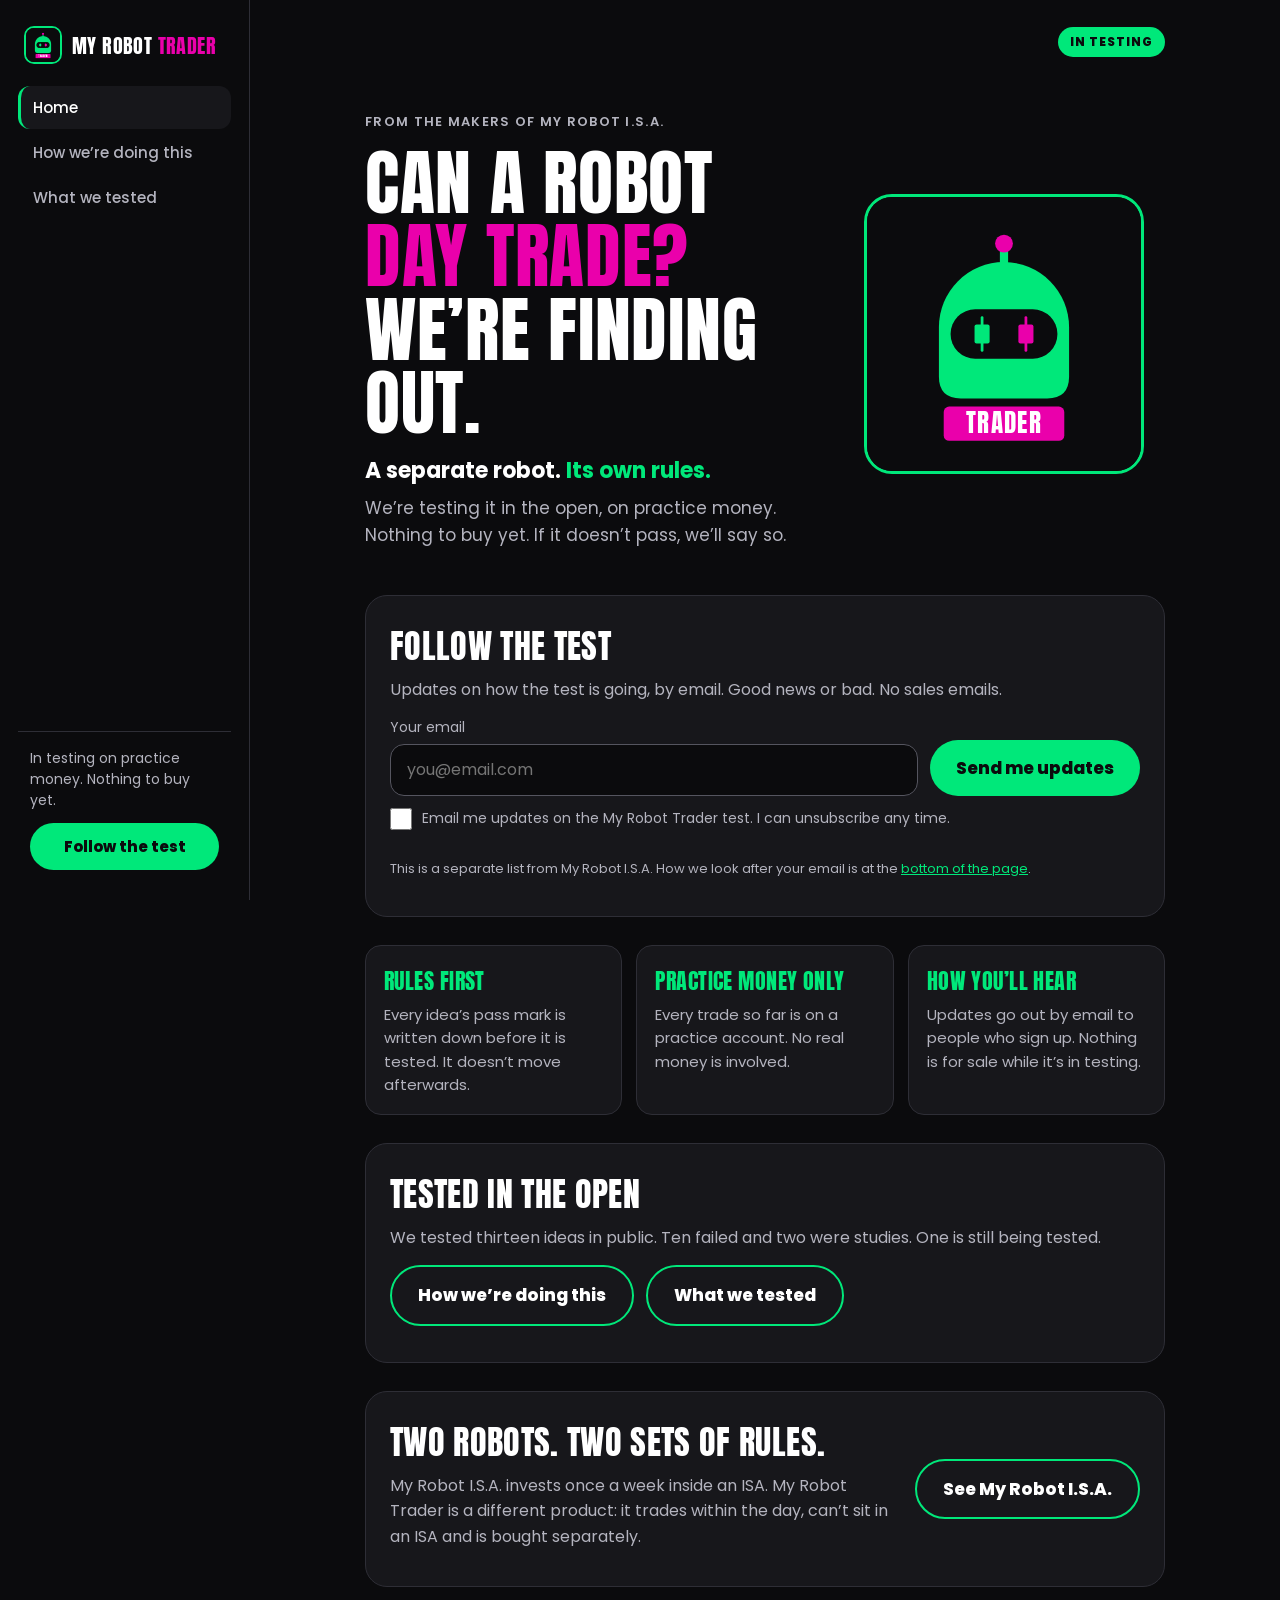
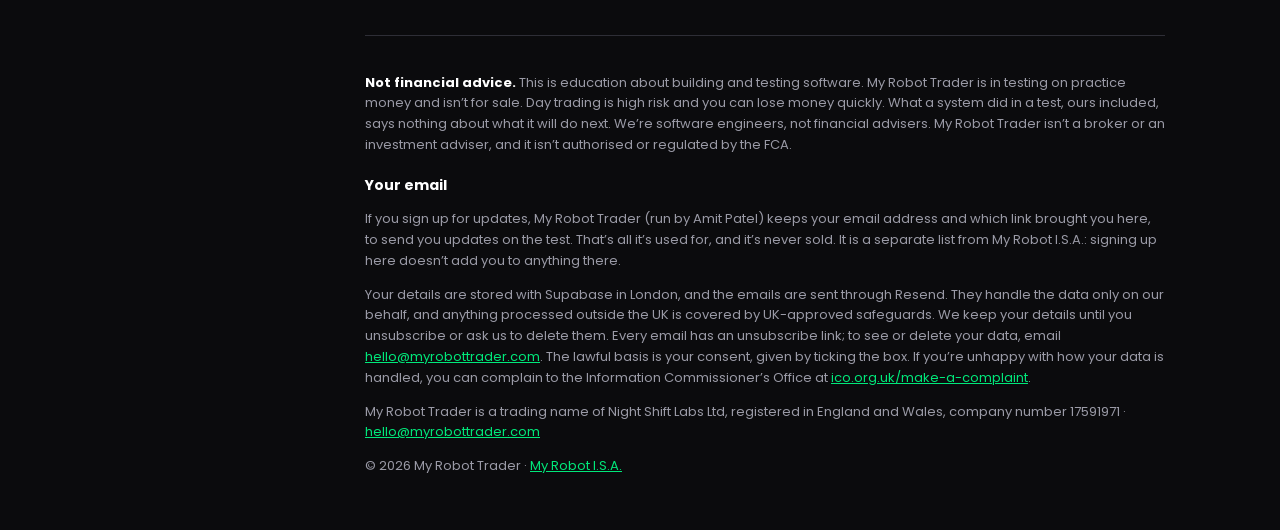
==== commit 1a254750: "What we tested: scoreboard and cards (layout A); robot logo with candle eyes Co-Authored-By: Claude " ====
--- a/docs/index.html
+++ b/docs/index.html
@@ -50,7 +50,7 @@
       <p class="promise">A separate robot. <span class="g">Its own rules.</span></p>
       <p class="line">We&rsquo;re testing it in the open, on practice money. Nothing to buy yet. If it doesn&rsquo;t pass, we&rsquo;ll say so.</p>
     </div>
-    <svg class="logo" viewBox="0 0 400 400" role="img" aria-label="The My Robot Trader logo: the visor robot on black, with a pulse line in its visor">
+    <svg class="logo" viewBox="0 0 400 400" role="img" aria-label="The My Robot Trader logo: the visor robot on black, with two candlesticks for eyes">
       <defs>
         <g id="mrt-logo">
           <rect width="400" height="400" fill="#0B0B0D"></rect>
@@ -58,8 +58,10 @@
           <circle cx="200" cy="68" r="13" fill="#EA00AB"></circle>
           <path d="M105 190A95 95 0 0 1 295 190V262Q295 294 263 294H137Q105 294 105 262Z" fill="#00E87A"></path>
           <rect x="122" y="164" width="156" height="72" rx="36" fill="#0B0B0D"></rect>
-          <rect x="136" y="178" width="18" height="6" rx="3" fill="#3A3A44"></rect>
-          <polyline points="138,200 168,200 180,182 194,220 208,188 218,200 262,200" fill="none" stroke="#EA00AB" stroke-width="6" stroke-linecap="round" stroke-linejoin="round"></polyline>
+          <line x1="168" y1="176" x2="168" y2="224" stroke="#00E87A" stroke-width="4" stroke-linecap="round"></line>
+          <rect x="157" y="186" width="22" height="28" rx="3" fill="#00E87A"></rect>
+          <line x1="232" y1="176" x2="232" y2="224" stroke="#EA00AB" stroke-width="4" stroke-linecap="round"></line>
+          <rect x="221" y="186" width="22" height="28" rx="3" fill="#EA00AB"></rect>
           <rect x="112" y="306" width="176" height="50" rx="8" fill="#EA00AB"></rect>
           <text x="200" y="344" text-anchor="middle" font-family="Anton, Impact, sans-serif" font-size="36" letter-spacing="2" fill="#FFFFFF">TRADER</text>
         </g>
--- a/docs/site.css
+++ b/docs/site.css
@@ -97,3 +97,24 @@
     footer{padding-bottom:72px}
   }
   @media (prefers-reduced-motion:reduce){.side,.side.open{transition:none}}
+  /* "What we tested" page: count, the idea in test, then a card per idea (24 Nov 2026) */
+  .stats{display:grid;grid-template-columns:repeat(3,minmax(0,1fr));gap:14px;margin:22px 0 30px}
+  .stat{background:var(--deep2);border:1px solid var(--rule);border-radius:18px;padding:18px 20px}
+  .stat b{display:block;font-family:Anton,Impact,sans-serif;font-weight:400;font-size:54px;line-height:1;color:var(--ink)}
+  .stat b.pk{color:var(--pink-ink)} .stat b.gr{color:var(--green)}
+  .stat span{display:block;font-size:15px;color:var(--muted);margin-top:6px}
+  .live{border:2px solid var(--green);border-radius:22px;padding:24px;margin:0 0 8px}
+  .live-h{display:flex;flex-wrap:wrap;align-items:center;justify-content:space-between;gap:10px}
+  .live h2{margin:0}
+  .live p{margin:10px 0 0;font-size:17px;line-height:1.6;color:var(--muted)}
+  .ideas{display:grid;grid-template-columns:repeat(auto-fit,minmax(280px,1fr));gap:14px;margin-top:14px}
+  .idea{background:var(--deep2);border:1px solid var(--rule);border-radius:18px;padding:20px;display:flex;flex-direction:column;gap:10px}
+  .idea h3{margin:0;font-size:18px;line-height:1.3;font-weight:700}
+  .idea h3 .n{color:var(--muted);font-weight:500}
+  .idea p{margin:0;font-size:15px;line-height:1.55;color:var(--muted)}
+  .idea p.res{color:var(--ink)}
+  .chip{display:inline-block;font-weight:700;font-size:12px;letter-spacing:.06em;text-transform:uppercase;border-radius:999px;padding:5px 11px;white-space:nowrap}
+  .chip.on{background:var(--green);color:var(--deep);font-weight:800}
+  .chip.off{background:#3A0A2E;color:#FF8FDC}
+  .chip.st{border:1px solid var(--muted);color:var(--ink);padding:4px 11px}
+  @media(max-width:520px){.stats{gap:8px}.stat{padding:14px 12px}.stat b{font-size:40px}.stat span{font-size:13px}}
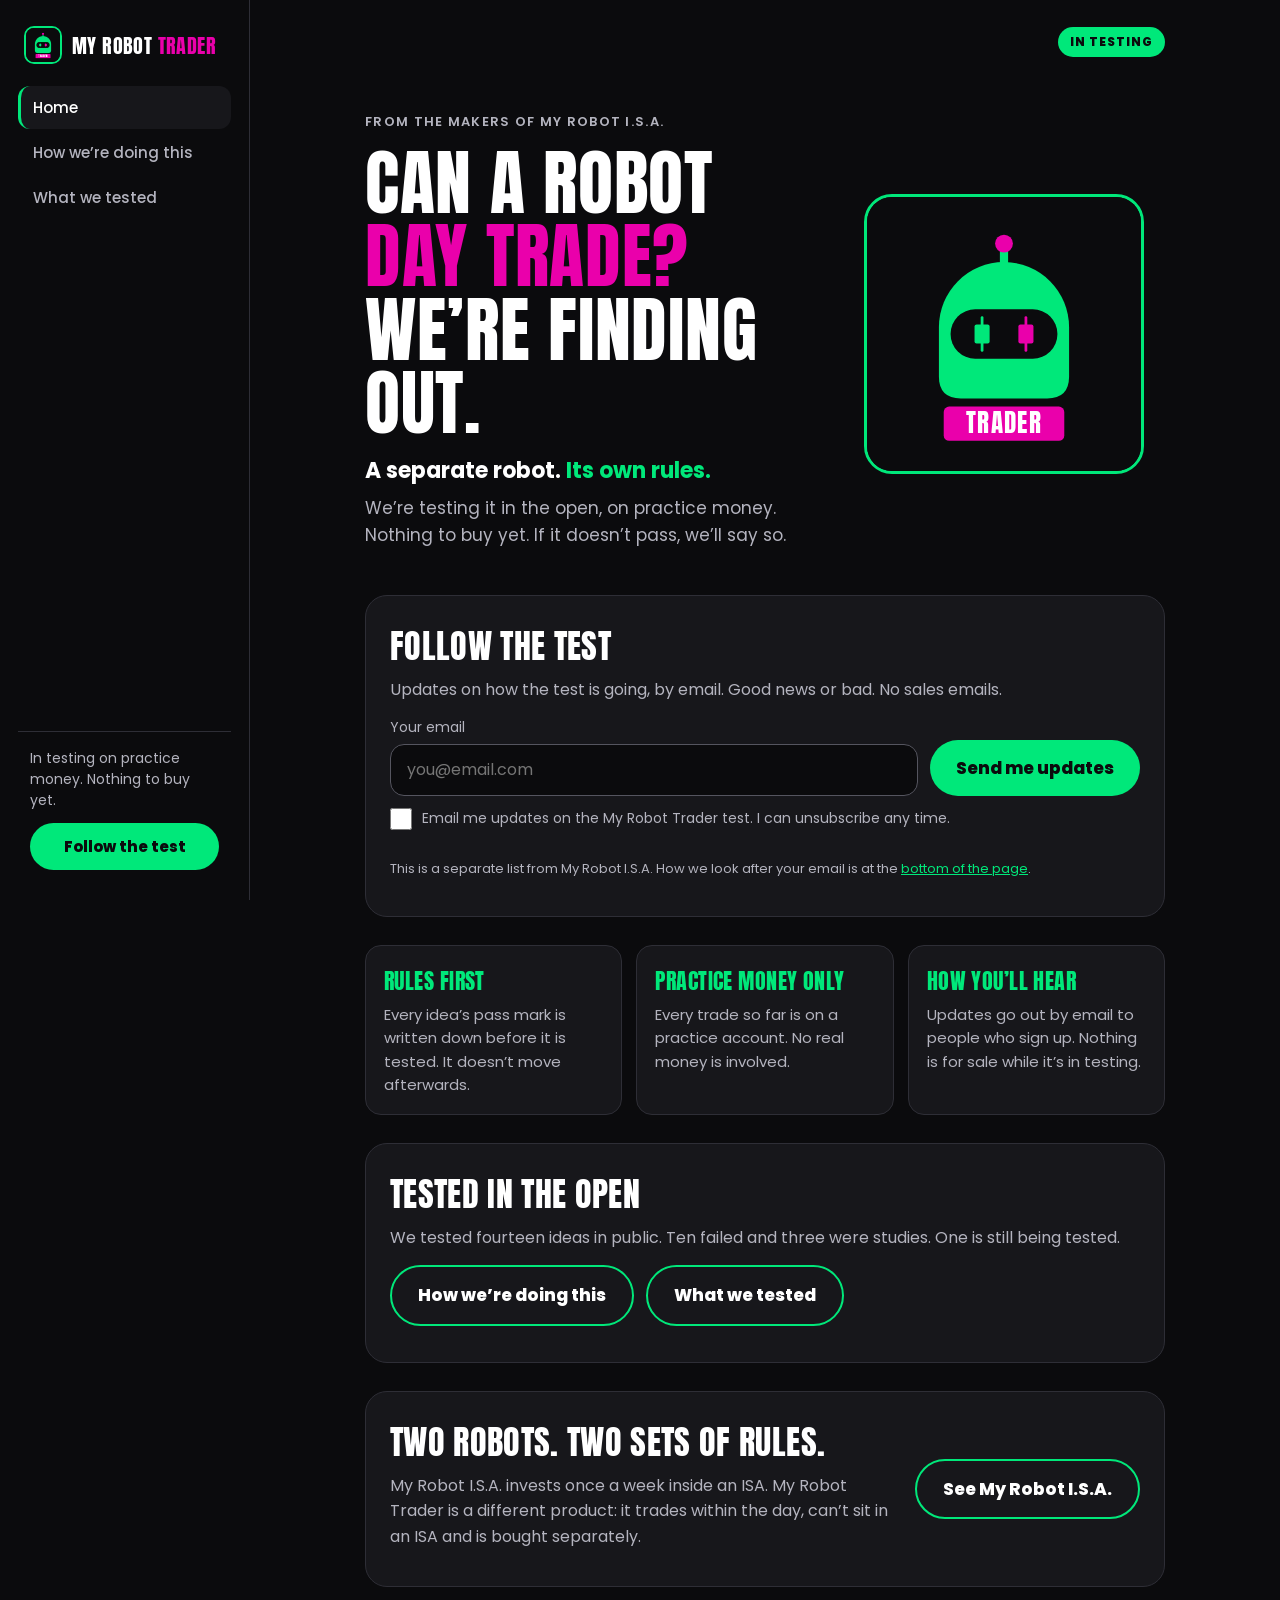
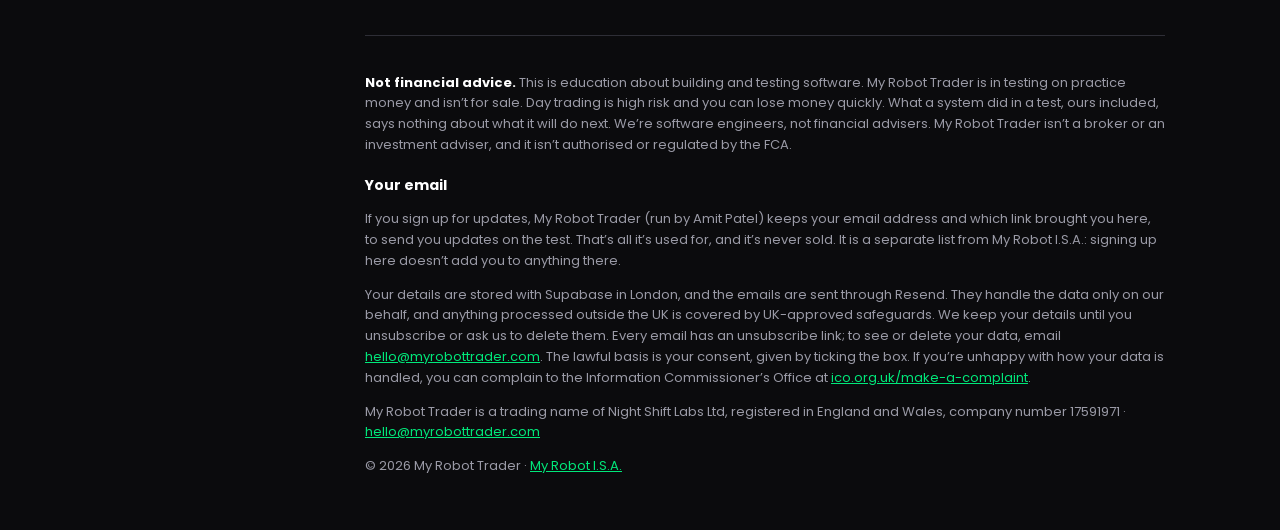
==== commit c1482586: "Count is now fourteen ideas: ten retired, three studies, one in test (lab E19) Co-Authored-By: Claud" ====
--- a/docs/index.html
+++ b/docs/index.html
@@ -94,7 +94,7 @@
 
   <section class="card" aria-labelledby="open-h">
     <h2 id="open-h">Tested in the open</h2>
-    <p>We tested thirteen ideas in public. Ten failed and two were studies. One is still being tested.</p>
+    <p>We tested fourteen ideas in public. Ten failed and three were studies. One is still being tested.</p>
     <p class="more" style="margin-top:14px"><a class="btn ghost" href="how.html">How we&rsquo;re doing this</a> <a class="btn ghost" href="tested.html">What we tested</a></p>
   </section>
 
--- a/docs/site.css
+++ b/docs/site.css
@@ -118,3 +118,19 @@
   .chip.off{background:#3A0A2E;color:#FF8FDC}
   .chip.st{border:1px solid var(--muted);color:var(--ink);padding:4px 11px}
   @media(max-width:520px){.stats{gap:8px}.stat{padding:14px 12px}.stat b{font-size:40px}.stat span{font-size:13px}}
+  /* "How we're doing this" page: three cards and the count (24 Nov 2026) */
+  .how3{display:grid;grid-template-columns:1fr;gap:14px;margin:24px 0 0}
+  @media(min-width:780px){.how3{grid-template-columns:repeat(3,minmax(0,1fr))}}
+  .how3 article{background:var(--deep2);border:1px solid var(--rule);border-radius:22px;padding:22px;display:flex;flex-direction:column;gap:12px}
+  .how3 .lbl{margin:0;font-size:12px;font-weight:800;letter-spacing:.12em;text-transform:uppercase;color:var(--pink-ink)}
+  .how3 h2{margin:0;font-family:inherit;text-transform:none;letter-spacing:0;font-size:19px;line-height:1.35;font-weight:700}
+  .how3 h2 .g{color:var(--green)}
+  .how3 p{margin:0;font-size:15px;line-height:1.6;color:var(--muted)}
+  .count{margin:14px 0 0;background:var(--deep2);border:1px solid var(--rule);border-radius:22px;padding:18px 22px;display:flex;flex-wrap:wrap;align-items:center;justify-content:space-between;gap:14px}
+  .count h2{margin:0;font-family:inherit;text-transform:none;letter-spacing:0;font-size:17px;font-weight:700}
+  .count ul{list-style:none;margin:0;padding:0;display:flex;flex-wrap:wrap;gap:10px}
+  .count li{background:var(--deep);border:1px solid var(--rule);border-radius:14px;padding:10px 16px;display:flex;align-items:baseline;gap:10px}
+  .count b{font-family:Anton,Impact,sans-serif;font-weight:400;font-size:32px;line-height:1;color:var(--ink)}
+  .count b.pk{color:var(--pink-ink)} .count b.gr{color:var(--green)}
+  .count span{font-size:14px;color:var(--muted)}
+  @media(max-width:520px){.count ul{display:grid;grid-template-columns:repeat(3,minmax(0,1fr));width:100%;gap:8px}.count li{flex-direction:column;align-items:flex-start;gap:4px;padding:10px 12px}}
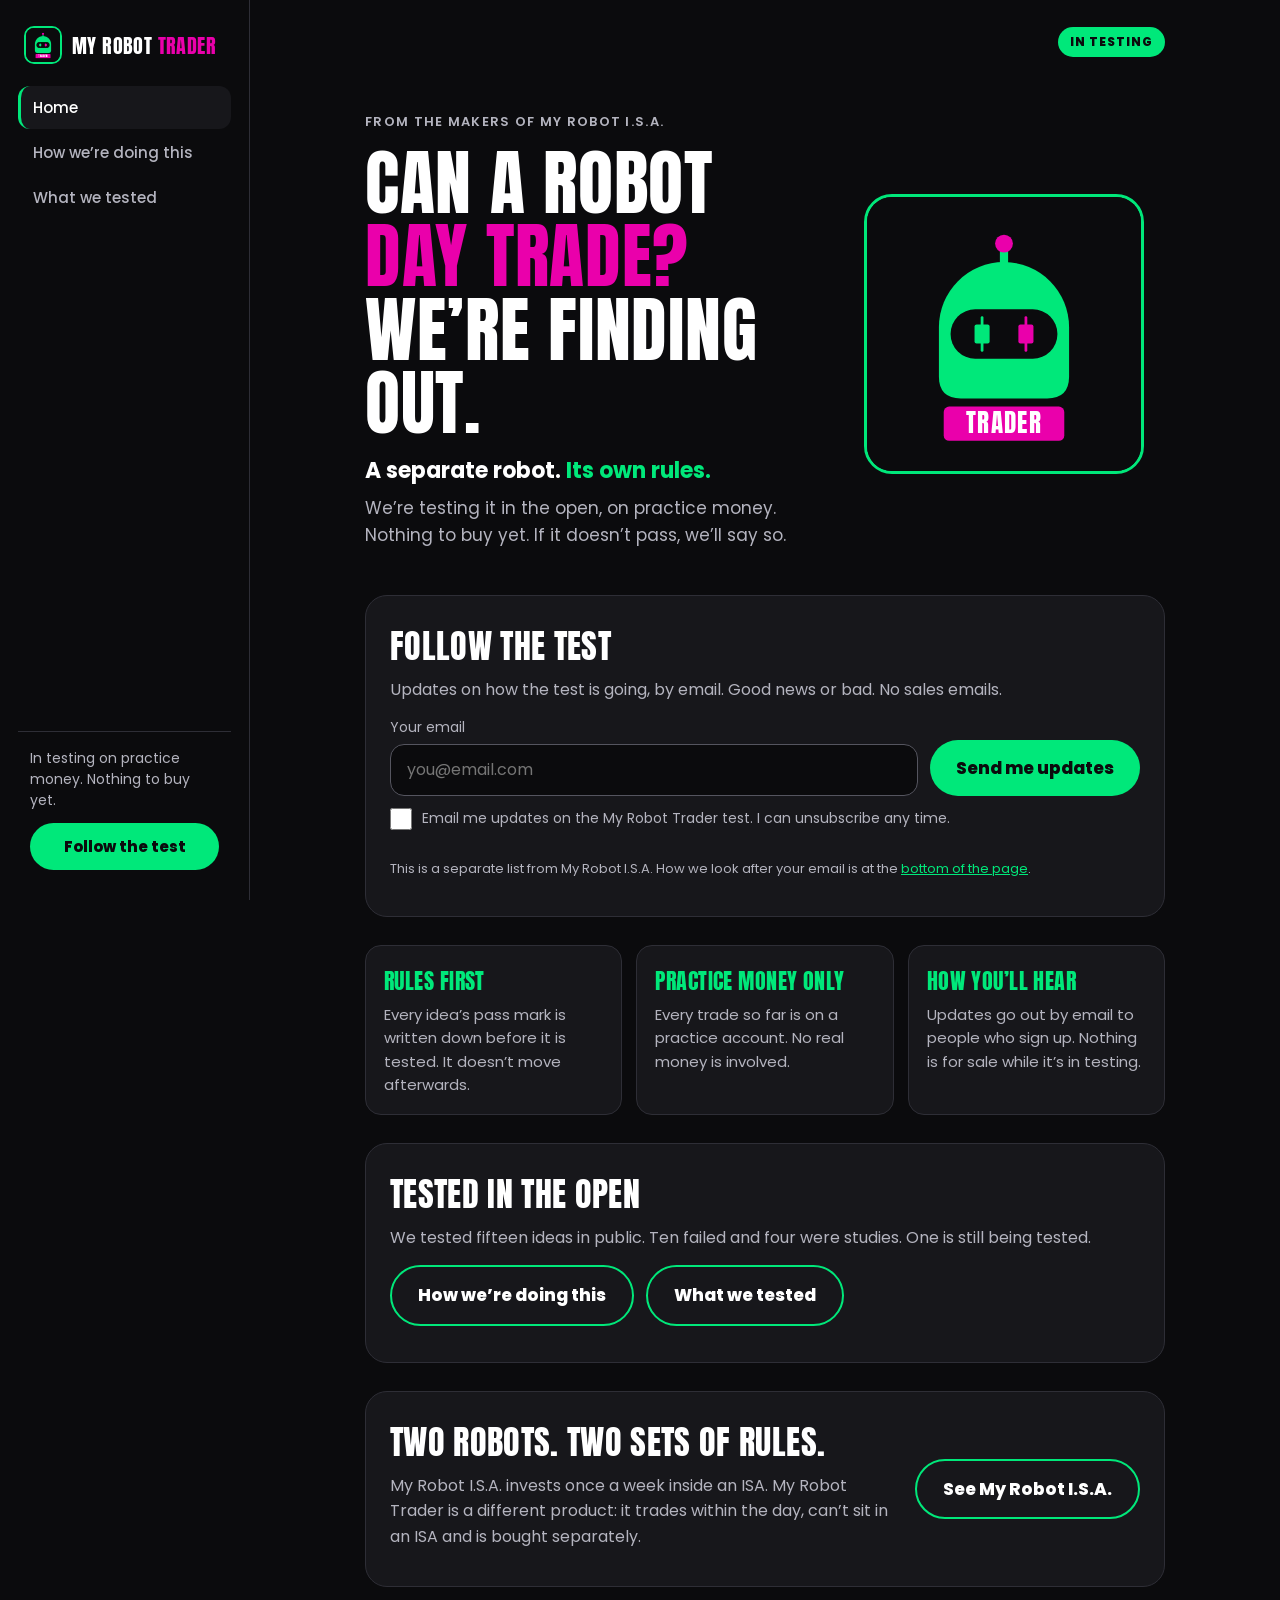
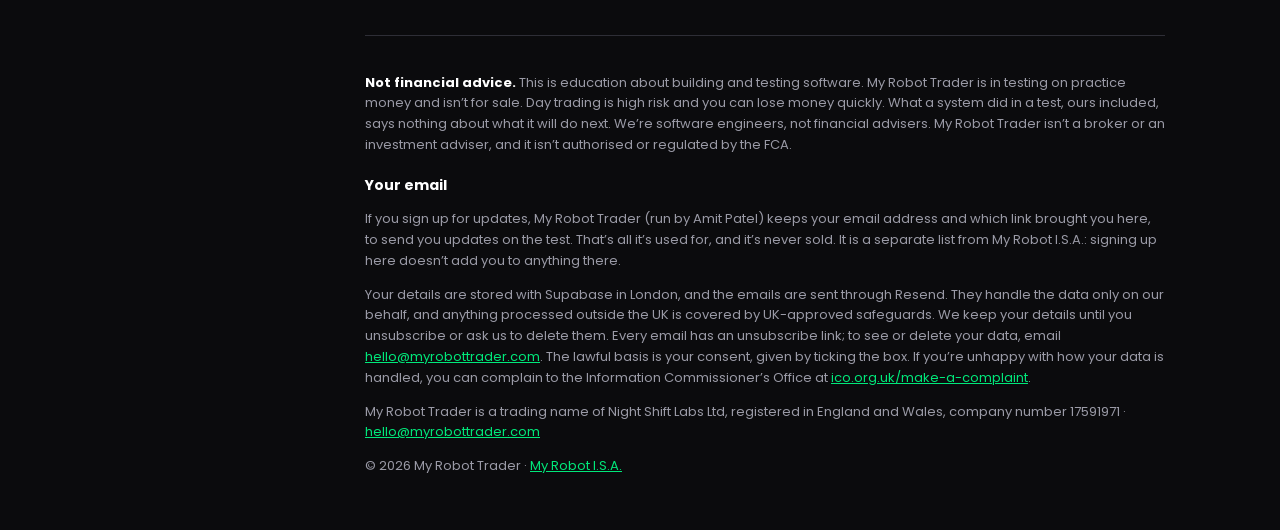
==== commit e5552e81: "Count is now fifteen ideas: ten retired, four studies, one in test (lab E20: earlier years, weak) Co" ====
--- a/docs/index.html
+++ b/docs/index.html
@@ -94,7 +94,7 @@
 
   <section class="card" aria-labelledby="open-h">
     <h2 id="open-h">Tested in the open</h2>
-    <p>We tested fourteen ideas in public. Ten failed and three were studies. One is still being tested.</p>
+    <p>We tested fifteen ideas in public. Ten failed and four were studies. One is still being tested.</p>
     <p class="more" style="margin-top:14px"><a class="btn ghost" href="how.html">How we&rsquo;re doing this</a> <a class="btn ghost" href="tested.html">What we tested</a></p>
   </section>
 
--- a/docs/site.css
+++ b/docs/site.css
@@ -134,3 +134,45 @@
   .count b.pk{color:var(--pink-ink)} .count b.gr{color:var(--green)}
   .count span{font-size:14px;color:var(--muted)}
   @media(max-width:520px){.count ul{display:grid;grid-template-columns:repeat(3,minmax(0,1fr));width:100%;gap:8px}.count li{flex-direction:column;align-items:flex-start;gap:4px;padding:10px 12px}}
+  /* "Why not just download a trading skill?" on the How page (25 Nov 2026) */
+  .why{margin:14px 0 0;background:var(--deep2);border:1px solid var(--rule);border-radius:22px;padding:24px 22px}
+  .why .lbl{margin:0 0 10px;font-size:12px;font-weight:800;letter-spacing:.12em;text-transform:uppercase;color:var(--pink-ink)}
+  .why h2{margin:0;font-family:inherit;text-transform:none;letter-spacing:0;font-size:22px;line-height:1.3;font-weight:700}
+  .why-lead{margin:10px 0 0;font-size:16px;line-height:1.6;color:var(--muted)}
+  .why ul{list-style:none;margin:18px 0 0;padding:0;display:grid;grid-template-columns:1fr;gap:12px}
+  @media(min-width:700px){.why ul{grid-template-columns:repeat(2,minmax(0,1fr))}}
+  .why li{background:var(--deep);border:1px solid var(--rule);border-radius:16px;padding:16px 18px}
+  .why h3{margin:0;font-family:inherit;text-transform:none;letter-spacing:0;font-size:17px;line-height:1.35;font-weight:700;color:var(--green)}
+  .why li p{margin:6px 0 0;font-size:15px;line-height:1.6;color:var(--muted)}
+  .why li a{color:var(--ink)}
+  .why-end{margin:18px 0 0;font-size:16px;line-height:1.6;color:var(--ink)}
+  /* "How a day works" on the How page: the rules drawn step by step, no figures (26 Nov 2026) */
+  .day{margin:14px 0 0;background:var(--deep2);border:1px solid var(--rule);border-radius:22px;padding:24px 22px}
+  .day .lbl{margin:0 0 10px;font-size:12px;font-weight:800;letter-spacing:.12em;text-transform:uppercase;color:var(--pink-ink)}
+  .day h2{margin:0;font-family:inherit;text-transform:none;letter-spacing:0;font-size:22px;line-height:1.3;font-weight:700}
+  .day-lead{margin:10px 0 0;font-size:16px;line-height:1.6;color:var(--muted)}
+  .day-tabs{display:flex;flex-wrap:wrap;gap:8px;margin:16px 0 0}
+  .day-tabs button{font:inherit;font-size:14px;font-weight:600;text-align:left;color:var(--ink);background:transparent;border:2px solid var(--rule);border-radius:14px;padding:10px 14px;cursor:pointer}
+  .day-tabs button[aria-pressed="true"]{border-color:var(--green);background:var(--deep)}
+  .day-box{display:flex;flex-wrap:wrap;gap:20px;margin:16px 0 0}
+  .day-chart{flex:3 1 340px;min-width:0}
+  .day-chart svg{display:block;width:100%;height:auto;background:var(--deep);border:1px solid var(--rule);border-radius:14px}
+  .day-key{list-style:none;margin:10px 0 0;padding:0;display:flex;flex-wrap:wrap;gap:6px 16px;font-size:13px;color:var(--muted)}
+  .day-key i{display:inline-block;margin-right:6px;vertical-align:middle}
+  .day-key .k-in,.day-key .k-out{width:10px;height:10px;border-radius:50%}
+  .day-key .k-in{background:var(--green)} .day-key .k-out{background:var(--pink)}
+  .day-key .k-stop{width:16px;border-top:2px dotted var(--pink-ink)}
+  .day-key .k-prev{width:16px;border-top:2px dashed var(--muted)}
+  .day-key .k-range{width:10px;height:10px;background:var(--rule)}
+  .day-ctl{display:flex;flex-wrap:wrap;align-items:center;gap:10px;margin:14px 0 0}
+  .day-ctl button{font:inherit;font-weight:700;font-size:15px;color:var(--ink);background:transparent;border:2px solid var(--rule);border-radius:999px;padding:10px 18px;cursor:pointer}
+  .day-ctl button.go{font-weight:800;color:var(--deep);background:var(--green);border-color:var(--green);min-width:104px}
+  .day-ctl span{font-size:14px;color:var(--muted)}
+  .day-tabs button:focus-visible,.day-ctl button:focus-visible{outline:3px solid var(--green);outline-offset:2px}
+  .day-steps{flex:2 1 240px;min-width:0;list-style:none;margin:0;padding:0;display:flex;flex-direction:column;gap:8px}
+  .day-steps li{border-left:3px solid transparent;border-radius:12px;padding:10px 12px;font-size:15px;line-height:1.5;color:var(--muted)}
+  .day-steps li .t{display:block;font-size:12px;font-weight:700;letter-spacing:.06em;color:var(--muted)}
+  .day-steps li.now{border-left-color:var(--green);background:var(--deep);color:var(--ink)}
+  .day-steps li.done{border-left-color:var(--rule)}
+  .day-steps li.todo{opacity:.45}
+  .day-note{margin:16px 0 0;font-size:14px;line-height:1.6;color:var(--muted)}
